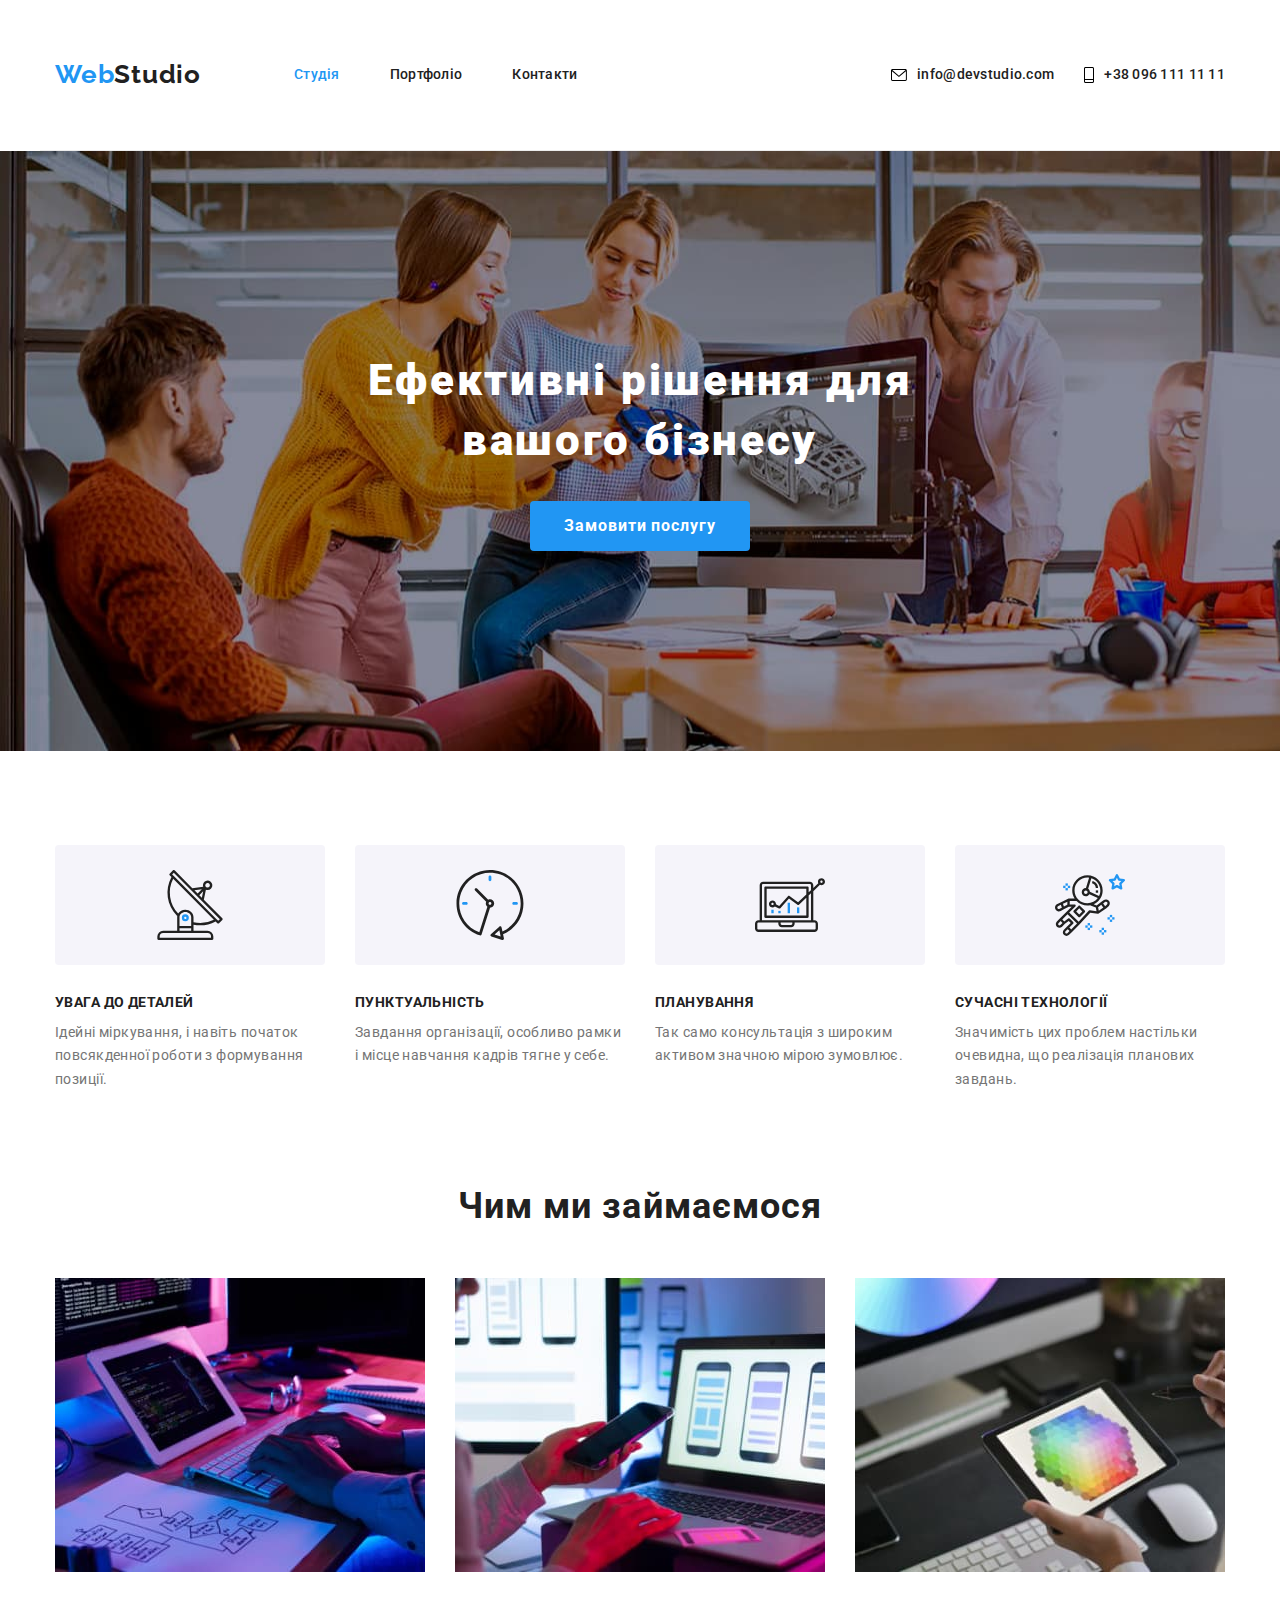
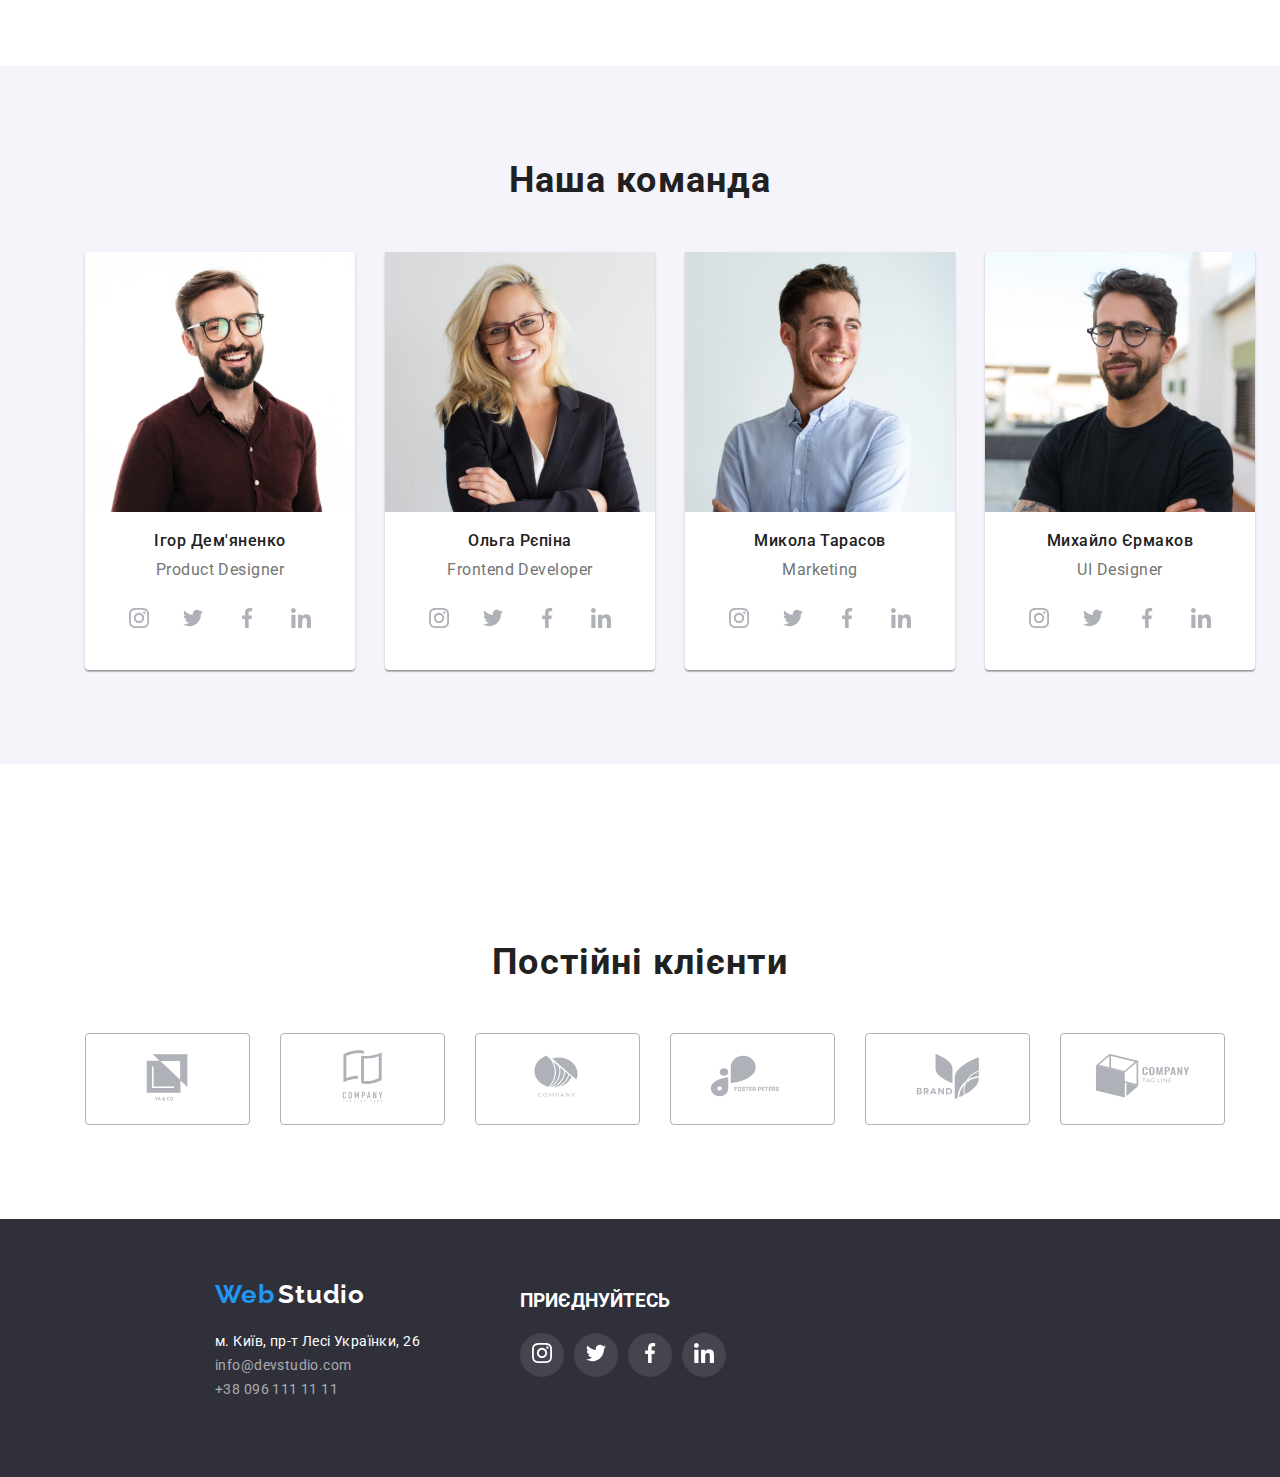
==== index.html @ 15faadb0 "ще раз хедер" ====
<!DOCTYPE html>
<html lang="uk">

<head>
  <meta charset="UTF-8" />
  <meta http-equiv="X-UA-Compatible" content="IE=edge" />
  <meta name="viewport" content="width=device-width, initial-scale=1.0" />
  <title>Студія</title>
  <link rel="preconnect" href="https://fonts.googleapis.com" />
  <link rel="preconnect" href="https://fonts.gstatic.com" crossorigin />
  <link href="https://fonts.googleapis.com/css2?family=Raleway:wght@700&family=Roboto:wght@400;500;700;900&display=swap"
    rel="stylesheet" />
  <link rel="stylesheet"
    href="https://cdnjs.cloudflare.com/ajax/libs/modern-normalize/1.1.0/modern-normalize.min.css" />
  <link rel="stylesheet" href="./css/styles.css" />
</head>

<body>
  <header>
    <div class="container header">
      <a href="/" class="logo"> <span class="logo-title">Web</span>Studio </a>
      <nav>
        <ul class="site-nav list">
          <li class="item"><a href="./index.html" class="link current">Студія</a></li>
          <li class="item"><a href="./portfolio.html" class="link">Портфоліо</a></li>
          <li class="item"><a href="" class="link">Контакти</a></li>
        </ul>
      </nav>
      <ul class="auth-nav list">
        <li class="item-auth-nav">
          <svg class="icon-clients-nav" width="16" heigth="10">
            <use href="./images/SVG/icons/symbol-defs.svg#icon-mail">
            </use>
          </svg>
          <a href="mailto:info@devstudio.com" class="link">info@devstudio.com</a>
        </li>
        <li class="item-auth-nav">

        </li>
        <li class="item-auth-nav">
          <svg class="icon-clients-nav" width="10" heigth="16">
            <use href="./images/SVG/icons/symbol-defs.svg#icon-tel">
            </use>
          </svg>
          <a class="link" href="tel:+380961111111">+38 096 111 11 11</a>
        </li>
      </ul>
    </div>
  </header>
  <main>
    <!-- Головний баннер -->
    <section class="section-hero">
      <div class="container hero">
        <h1 class="hero-title">Ефективні рішення для <br> вашого бізнесу</h1>
        <button type="button" class="hero-button">Замовити послугу</button>
      </div>
    </section>


    <!-- preferens -->
    <section class="section-preferens">
      <div class="container preferens">
        <h2 class="visually-hidden">Наші переваги</h2>
        <ul class="list-item">
          <li class="itempr item-1">
            <h3 class="title-preferens">УВАГА ДО ДЕТАЛЕЙ</h3>
            <p class="p-preferens">
              Ідейні міркування, і навіть початок повсякденної роботи з формування позиції.
            </p>
          </li>
          <li class="itempr item-2">
            <h3 class="title-preferens">ПУНКТУАЛЬНІСТЬ</h3>
            <p class="p-preferens">
              Завдання організації, особливо рамки і місце навчання кадрів тягне у себе.
            </p>
          </li>
          <li class="itempr item-3">
            <h3 class="title-preferens">ПЛАНУВАННЯ</h3>
            <p class="p-preferens">
              Так само консультація з широким активом значною мірою зумовлює.
            </p>
          </li>
          <li class="itempr item-4">
            <h3 class="title-preferens">СУЧАСНІ ТЕХНОЛОГІЇ</h3>
            <p class="p-preferens">
              Значимість цих проблем настільки очевидна, що реалізація планових завдань.
            </p>
          </li>
        </ul>
      </div>
    </section>

    <!-- Зразки роботи -->
    <section class="section-examples">
      <div class="container examples">
        <h2 class="title-examples">Чим ми займаємося</h2>
        <ul class="list-examples">
          <li class="link-examples"><img src="./images/box1.jpg" alt="box1" width="370" height="294" /></li>
          <li class="link-examples"><img src="./images/box2.jpg" alt="box2" width="370" height="294" /></li>
          <li class="link-examples"><img src="./images/box3.jpg" alt="box3" width="370" height="294" /></li>
        </ul>
      </div>
    </section>

    <!-- team -->
    <section class="section-team">

      <h2 class="title-examples">Наша команда</h2>
      <div class="container team">
        <ul class="list-team">
          <li class="link-team">
            <img src="./images/team1.jpg" alt="t1" width="270" height="260" />
            <h3 class="team-title">Ігор Дем'яненко</h3>
            <p class="p-team">Product Designer</p>

            <ul class="action">
              <li class="action-link"><a href="https://www.instagram.com" target="_blank"
                  rel="noreferrer noopener nooferrer" class="link-action">
                  <svg class="social-icon" width="20" height="20">
                    <use href="./images/SVG/icons/symbol-defs.svg#icon-instagram">
                    </use>
                  </svg>
                </a>
              </li>
              <li class="action-link"><a href="https://www.twitter.com/" target="_blank"
                  rel="noreferrer noopener nooferrer" class="link-action">
                  <svg class="social-icon" width="20" height="20">
                    <use href="./images/SVG/icons/symbol-defs.svg#icon-twitter">
                    </use>
                  </svg>
                </a>
              </li>
              <li class="action-link"><a href="https://www.facebook.com/" target="_blank"
                  rel="noreferrer noopener nooferrer" class="link-action">
                  <svg class="social-icon" width="20" height="20">
                    <use href="./images/SVG/icons/symbol-defs.svg#icon-facebook">
                    </use>
                  </svg>
                </a>
              </li>
              <li class="action-link"><a href="https://www.linkedin.com/" target="_blank"
                  rel="noreferrer noopener nooferrer" class="link-action">
                  <svg class="social-icon" width="20" height="20">
                    <use href="./images/SVG/icons/symbol-defs.svg#icon-linkedin">
                    </use>
                  </svg>
                </a>
              </li>
            </ul>
          </li>
        </ul>

        <li class="link-team">
          <img src="./images/team2.jpg" alt="t2" width="270" height="260" />
          <h3 class="team-title">Ольга Рєпіна</h3>
          <p class="p-team">Frontend Developer</p>
          <ul class="action">
            <li><a href="https://www.instagram.com" target="_blank" rel="noreferrer noopener nooferrer"
                class="link-action">
                <svg class="social-icon" width="20" height="20">
                  <use href="./images/SVG/icons/symbol-defs.svg#icon-instagram">
                  </use>
                </svg>
              </a>
            </li>
            <li>
              <a href="https://www.twitter.com/" target="_blank" rel="noreferrer noopener nooferrer"
                class="link-action">
                <svg class="social-icon" width="20" height="20">
                  <use href="./images/SVG/icons/symbol-defs.svg#icon-twitter">
                  </use>
                </svg>
              </a>
            </li>
            <li>
              <a href="https://www.facebook.com/" target="_blank" rel="noreferrer noopener nooferrer"
                class="link-action">
                <svg class="social-icon" width="20" height="20">
                  <use href="./images/SVG/icons/symbol-defs.svg#icon-facebook">
                  </use>
                </svg>
              </a>
            </li>
            <li>
              <a href="https://www.linkedin.com/" target="_blank" rel="noreferrer noopener nooferrer"
                class="link-action">
                <svg class="social-icon" width="20" height="20">
                  <use href="./images/SVG/icons/symbol-defs.svg#icon-linkedin">
                  </use>
                </svg>
              </a>
            </li>
          </ul>

        </li>
        <li class="link-team">
          <img src="./images/team3.jpg" alt="t3" width="270" height="260" />
          <h3 class="team-title">Микола Тарасов</h3>
          <p class="p-team">Marketing</p>
          <ul class="action">
            <li><a href="https://www.instagram.com" target="_blank" rel="noreferrer noopener nooferrer"
                class="link-action">
                <svg class="social-icon" width="20" height="20">
                  <use href="./images/SVG/icons/symbol-defs.svg#icon-instagram">
                  </use>
                </svg>
              </a>
            </li>
            <li>
              <a href="https://www.twitter.com/" target="_blank" rel="noreferrer noopener nooferrer"
                class="link-action">
                <svg class="social-icon" width="20" height="20">
                  <use href="./images/SVG/icons/symbol-defs.svg#icon-twitter">
                  </use>
                </svg>
              </a>
            </li>
            <li>
              <a href="https://www.facebook.com/" target="_blank" rel="noreferrer noopener nooferrer"
                class="link-action">
                <svg class="social-icon" width="20" height="20">
                  <use href="./images/SVG/icons/symbol-defs.svg#icon-facebook">
                  </use>
                </svg>
              </a>
            </li>
            <li>
              <a href="https://www.linkedin.com/" target="_blank" rel="noreferrer noopener nooferrer"
                class="link-action">
                <svg class="social-icon" width="20" height="20">
                  <use href="./images/SVG/icons/symbol-defs.svg#icon-linkedin">
                  </use>
                </svg>
              </a>
            </li>
          </ul>
        </li>

        <li class="link-team">
          <img src="./images/team4.jpg" alt="t4" width="270" height="260" />
          <h3 class="team-title">Михайло Єрмаков</h3>
          <p class="p-team">UI Designer</p>
          <ul class="action">
            <li class="social-item">
              <a href="https://www.instagram.com" target="_blank" rel="noreferrer noopener nooferrer"
                class="link-action">
                <svg class="social-icon" width="20" height="20">
                  <use href="./images/SVG/icons/symbol-defs.svg#icon-instagram">
                  </use>
                </svg>
              </a>
            </li>
            <li class="social-item">
              <a href="https://www.twitter.com/" target="_blank" rel="noreferrer noopener nooferrer"
                class="link-action">
                <svg class="social-icon" width="20" height="20">
                  <use href="./images/SVG/icons/symbol-defs.svg#icon-twitter">
                  </use>
                </svg>
              </a>
            </li class="social-item">
            <li>
              <a href="https://www.facebook.com/" target="_blank" rel="noreferrer noopener nooferrer"
                class="link-action">
                <svg class="social-icon" width="20" height="20">
                  <use href="./images/SVG/icons/symbol-defs.svg#icon-facebook">
                  </use>
                </svg>
              </a>
            </li>
            <li class="social-item">
              <a href="https://www.linkedin.com/" target="_blank" rel="noreferrer noopener nooferrer"
                class="link-action">
                <svg class="social-icon" width="20" height="20">
                  <use href="./images/SVG/icons/symbol-defs.svg#icon-linkedin">
                  </use>
                </svg>
              </a>
            </li>
          </ul>
        </li>
        </ul>
      </div>
    </section>

    <!-- Клієнти -->
    <section class="section-clients">
      <div class="container clients">
        <h2 class="title-clients">Постійні клієнти</h2>
        <ul class="link-clients">
          <li class="item-clients"><a class="li-clients" href title="Клієнт 1">
              <svg class="icon-clients" width="106" heigth="60">
                <use href="./images/SVG/icons/symbol-defs.svg#icon-Client-1">
                </use>
              </svg>
          </li>
          <li class="item-clients"><a class="li-clients" href title="Клієнт 2">
              <svg class="icon-clients" width="106" heigth="60">
                <use href="./images/SVG/icons/symbol-defs.svg#icon-Client-2">
                </use>
              </svg>
          </li>
          <li class="item-clients"><a class="li-clients" href title="Клієнт 3">
              <svg class="icon-clients" width="106" heigth="60">
                <use href="./images/SVG/icons/symbol-defs.svg#icon-Client-3">
                </use>
              </svg>
          </li>
          <li class="item-clients"><a class="li-clients" href title="Клієнт 4">
              <svg class="icon-clients" width="106" heigth="60">
                <use href="./images/SVG/icons/symbol-defs.svg#icon-Client-4">
                </use>
              </svg>
          </li>
          <li class="item-clients"><a class="li-clients" href title="Клієнт 5">
              <svg class="icon-clients" width="106" heigth="60">
                <use href="./images/SVG/icons/symbol-defs.svg#icon-Client-5">
                </use>
              </svg>
          </li>
          <li class="item-clients"><a class="li-clients" href title="Клієнт 6">
              <svg class="icon-clients" width="106" heigth="60">
                <use href="./images/SVG/icons/symbol-defs.svg#icon-Client-6">
                </use>
              </svg>
          </li>
        </ul>
      </div>
    </section>

  </main>
</body>
<footer class="footer">
  <div class="container footlogo">
    <a href="/" class="logo-footer"> <span class="logo-title">Web</span> <span class="footer-logo">Studio</span></a>
    <address>
      <ul class="list-footer">
        <li class="link-footer">
          <a href="https://goo.gl/maps/RN6VaMhkWxTvhAsJA" target="_blank" rel="noopener noreferrer nofollow">
            <span class="geo">м. Київ, пр-т Лесі Українки, 26</span> </a>
        </li>
        <li class="link-footer"><a href="mailto:info@devstudio.com">info@devstudio.com</a></li>
        <li class="link-footer"><a href="tel:380961111111">+38 096 111 11 11</a></li>
      </ul>
    </address>
  </div>
  <div class="container footlist">
    <h3 class="title-footer">ПРИЄДНУЙТЕСЬ</h3>
    <ul class="footer-list">
      <li class="footer-link">
        <a href="https://www.instagram.com" target="_blank" rel="noreferrer noopener nooferrer"
          class="link-action-footer">
          <svg class="social-icon-footer" width="20" height="20">
            <use href="./images/SVG/icons/symbol-defs.svg#icon-instagram">
            </use>
          </svg>
        </a>
      </li>
      <li class="footer-link">
        <a href="https://www.twitter.com/" target="_blank" rel="noreferrer noopener nooferrer"
          class="link-action-footer">
          <svg class="social-icon-footer" width="20" height="20">
            <use href="./images/SVG/icons/symbol-defs.svg#icon-twitter">
            </use>
          </svg>
        </a>
      </li>
      <li class="footer-link">
        <a href="https://www.facebook.com/" target="_blank" rel="noreferrer noopener nooferrer"
          class="link-action-footer">
          <svg class="social-icon-footer" width="20" height="20">
            <use href="./images/SVG/icons/symbol-defs.svg#icon-facebook">
            </use>
          </svg>
        </a>
      </li>
      <li class="footer-link">
        <a href="https://www.linkedin.com/" target="_blank" rel="noreferrer noopener nooferrer"
          class="link-action-footer">
          <svg class="social-icon-footer" width="20" height="20">
            <use href="./images/SVG/icons/symbol-defs.svg#icon-linkedin">
            </use>
          </svg>
        </a>
      </li>
    </ul>
  </div>

</footer>

</html>
---- css/styles.css ----
:root {
  --primary-text-color: #212121;
  --title-tex-color: #757575;
  --accent-color: #2196f3;
  --pimary-white-color: #ffffff;
  --secondary-white-color: #f5f5f5;
  --primary-background-color: #2f303a;
  --footer-color: rgba(255, 255, 255, 0.6);
  --color-btn-bg: #f5f4fa;
}

img {
  display: block;
  width: 100%;
  height: auto;
}

body {
  color: var(--primary-text-color);
  font-family: Roboto, sans-serif;
}

/* Утіліти */
.list,
.filter,
.list-item,
.list-filter,
.list-style,
.list-examples,
.list-team,
.list-footer,
ul {
  list-style: none;
  padding: 0;
  margin: 0;
}

*,
*::before,
*::after {
  box-sizing: border-box;
}

h1,
h2,
h3,
h4,
h5,
h6,
p,
ul {
  margin-top: 0;
  margin-bottom: 0;
}

.container {
  max-width: 1200px;
  margin-left: auto;
  margin-right: auto;
  /* outline: 2px solid tomato; */
  padding-left: 15px;
  padding-right: 15px;
}

.section-hero,
.section-preferens,
.section-examples,
.section-team,
.section-filter,
.section-clients {
  padding-top: 94px;
  padding-bottom: 94px;
}

.logo {
  padding-top: 24px;
  padding-bottom: 25px;

  color: var(--primary-text-color);
  font-family: Raleway, sans-serif;
  font-weight: 700;
  font-size: 26px;
  line-height: 1.19;
  letter-spacing: 0.03em;
  text-decoration: none;
}

.logo-title {
  color: var(--accent-color);
  font-family: 'Raleway';
  font-style: normal;
  font-weight: 700;
  font-size: 26px;
  line-height: 1.19;
  letter-spacing: 0.03em;
}

/* site-nav */
.header {
  display: flex;
  align-items: center;
  width: 1600px;
  border-bottom: 1px solid #ececec;
}

.site-nav {
  display: flex;
  margin-left: 93px;
}

.site-nav .item + .item {
  margin-left: 50px;
}

.site-nav .link {
  display: block;
  padding-top: 32px;
  padding-bottom: 32px;

  color: var(--primary-text-color);
  font-weight: 500;
  font-size: 14px;
  line-height: 1.14;
  letter-spacing: 0.02em;
  text-decoration: none;
}

.site-nav .link:hover,
.site-nav .link:focus {
  color: var(--accent-color);
}

.site-nav .link.current {
  color: var(--accent-color);
}

/* auth-nav */

.auth-nav {
  display: flex;
  margin-left: auto;
}

.auth-nav .link {
  display: block;
  padding-top: 32px;
  padding-bottom: 32px;
  color: var(--primary-text-color);
  font-weight: 500;
  font-size: 14px;
  line-height: 1.14;
  letter-spacing: 0.02em;
  text-decoration: none;
}

.link:hover,
.link:focus {
  color: var(--accent-color);
  font-weight: 500;
  font-size: 14px;
  line-height: 1.14;
  letter-spacing: 0.02em;
}

.icon-clients-nav {
  margin-right: 10px;
}

.icon-clients-nav:hover {
  fill: #2196f3;
}

.item-auth-nav {
  display: flex;
  align-items: center;
  justify-content: start;
}

.item-auth-nav:nth-child(3) {
  margin-left: 30px;
}

/* hero */

.section-hero {
  max-width: 1600px;
  background: rgba(47, 48, 58, 0.4);
  text-align: center;
  padding-top: 200px;
  padding-bottom: 200px;
  margin-left: auto;
  margin-right: auto;
  background-image: url(../images/hat.jpg);
}

.hero {
  display: block;
  /* background-color: var(--primary-background-color); */
}

.hero-title {
  display: block;
  color: var(--pimary-white-color);
  font-weight: 900;
  font-size: 44px;
  line-height: 1.36;
  letter-spacing: 0.06em;
  margin-bottom: 30px;
}

/* button */

.hero-button {
  display: block;
  padding: 10px 34px;
  min-width: 216px;
  text-align: center;
  border-radius: 4px;

  font-weight: 700;
  font-size: 16px;
  line-height: 1.87;
  letter-spacing: 0.06em;
  color: var(--pimary-white-color);
  background-color: var(--accent-color);
  cursor: pointer;
  border: none;
  margin-left: auto;
  margin-right: auto;
}

.link :hover,
.link :focus {
  background-color: var(--accent-color);
  color: var(--pimary-white-color);
}

/* Кнопки svg */

.action {
  display: flex;
  list-style: none;
  justify-content: space-between;
  padding-top: 16px;
  padding-bottom: 30px;
  padding-left: 32px;
  padding-right: 32px;
  width: 270px;
}

.link-action {
  display: flex;
  align-items: center;
  justify-content: center;
  color: #afb1b8;
  border-radius: 50%;
}

.social-icon {
  width: 44px;
  height: 44px;
  padding: 12px;
  fill: currentColor;
}

.action-link:hover svg {
  fill: currentColor;
}

.link-action:hover {
  background-color: var(--accent-color);
  color: white;
}

/* section */

.list-item {
  display: flex;
  flex-wrap: wrap;
  gap: 30px;
  justify-content: space-between;
}

.itempr {
  max-width: 270px;
}

.itempr .section-preferens {
  color: var(--primary-text-color);
  font-weight: 500;
  font-size: 16px;
  line-height: 1.18;
}

.itempr .title-preferens {
  font-size: 14px;
  line-height: 1.14;
  letter-spacing: 0.03em;
}

.item-1::before {
  display: block;
  content: '';
  width: 270px;
  height: 120px;
  background: var(--color-btn-bg);
  border-radius: 4px;
  margin-bottom: 30px;
  background-image: url(../images/SVG/Group\ 1.svg);
}

.item-2::before {
  display: block;
  content: '';
  width: 270px;
  height: 120px;
  background: var(--color-btn-bg);
  border-radius: 4px;
  margin-bottom: 30px;
  background-image: url(../images/SVG/Group\ 2.svg);
}

.item-3::before {
  display: block;
  content: '';
  width: 270px;
  height: 120px;
  background: var(--color-btn-bg);
  border-radius: 4px;
  margin-bottom: 30px;
  background-image: url(../images/SVG/Group\ 3.svg);
}

.item-4::before {
  display: block;
  content: '';
  width: 270px;
  height: 120px;
  background: var(--color-btn-bg);
  border-radius: 4px;
  margin-bottom: 30px;
  background-image: url(../images/SVG/Group\ 4.svg);
}

.p-preferens {
  padding-top: 10px;
  font-size: 14px;
  line-height: 1.71;
  letter-spacing: 0.03em;
  color: var(--title-tex-color);
}

/* Чим ми займаємось */

.section-examples {
  padding-top: 0;
}

.list-examples {
  display: flex;
  flex-wrap: nowrap;
  justify-content: space-between;
}

.list-examples .link-examples + .link-examples {
  margin-left: 30px;
}

.title-examples {
  text-align: center;
  padding-bottom: 50px;
  margin: auto;
  font-size: 36px;
  line-height: 1.16;
  letter-spacing: 0.03em;
  color: var(--primary-text-color);
}

/* Наша команда */

.team {
  display: flex;
  justify-content: space-between;
  list-style: none;
}

.list-team {
  display: flex;
  flex-wrap: wrap;
  justify-content: center;
}

.link-team {
  margin-left: 30px;
  background-color: var(--pimary-white-color);
  box-shadow: 0px 1px 3px rgba(0, 0, 0, 0.12), 0px 1px 1px rgba(0, 0, 0, 0.14),
    0px 2px 1px rgba(0, 0, 0, 0.2);
  border-radius: 0px 0px 4px 4px;
}

.list-team .link-team + .link-team {
  margin-left: 30px;
}

.team-title {
  padding-top: 20px;
  font-weight: 500;
  font-size: 16px;
  line-height: 1.18;
  letter-spacing: 0.03em;
  color: var(--primary-text-color);
  text-align: center;
}

.p-team {
  padding-top: 10px;
  font-size: 16px;
  line-height: 1.18;
  letter-spacing: 0.03em;
  color: var(--title-tex-color);
  text-align: center;
}

.section-team {
  background-color: var(--color-btn-bg);
}

/* footer */
.footer {
  max-width: 1600px;
  background-color: var(--primary-background-color);
  padding-top: 60px;
  padding-bottom: 60px;
  margin-left: auto;
  margin-right: auto;
}

.link-footer .geo {
  font-size: 14px;
  line-height: 1.71;
  letter-spacing: 0.03em;
  color: var(--pimary-white-color);
  background: var(--primary-background-color);
}

.link-footer a {
  font-style: normal;
  font-size: 14px;
  line-height: 1.71;
  letter-spacing: 0.03em;
  color: var(--footer-color);
  background: var(--primary-background-color);
  text-decoration: none;
}

.link-footer :hover,
.link-footer :focus {
  color: var(--accent-color);
}

.footer-logo {
  font-family: 'Raleway';
  font-style: normal;
  font-weight: 700;
  font-size: 26px;
  line-height: 1.19;
  letter-spacing: 0.03em;
  color: var(--pimary-white-color);
}
.logo-footer {
  display: block;
  padding-top: 60px;
  margin-bottom: 20px;
}

.footer-list {
  display: flex;
}

.footer {
  display: flex;
  padding: 0;
}

.footlogo {
  margin-left: 200px;
  margin-right: 70px;
  margin-bottom: 60px;
}

.footlist {
  margin-left: 0;
  margin-right: auto;
  margin-bottom: 100px;
}

.title-footer {
  padding-top: 72px;
  padding-bottom: 20px;
  color: var(--pimary-white-color);
}

.footer-link {
  width: 44px;
  height: 44px;
  background: rgba(255, 255, 255, 0.1);
  border-radius: 50%;
  display: flex;
  align-items: center;
  justify-content: center;
}

.link-action-footer {
  fill: var(--pimary-white-color);
}

.social-icon-footer {
  fill: #ffffff;
}

.footer-link:not(:first-child) {
  margin-left: 10px;
}

.footer-link:hover {
  background-color: var(--accent-color);
}

/* portfolio */

.list-filter {
  display: flex;
  flex-wrap: wrap;
  list-style: none;
  gap: 30px;
}

.item-filter {
  width: 370px;
  border: 1px solid #eeeeee;
}

.fotoport {
  padding-top: 20px;
  padding-right: 24px;
  padding-bottom: 20px;
  padding-left: 24px;
}

.item-filter:nth-child(3n) {
  margin: 0;
}

.item-filter:nth-last-child(-n + 3) {
  margin-bottom: 0;
}

.flex,
.filter {
  width: 1200px;
}

.foto-title {
  padding-top: 20px;
  padding-bottom: 4px;

  font-weight: 700;
  font-size: 18px;
  line-height: 2;
  letter-spacing: 0.06em;
  color: var(--primary-text-color);
}

.p-portfolio {
  padding-bottom: 20px;
  font-weight: 400;

  font-size: 16px;
  line-height: 1.87;
  letter-spacing: 0.03em;
  color: var(--title-tex-color);
}

.item-filter:hover {
  box-shadow: 0px 1px 1px rgba(0, 0, 0, 0.12), 0px 4px 4px rgba(0, 0, 0, 0.06),
    1px 4px 6px rgba(0, 0, 0, 0.16);
}

a {
  text-decoration: none;
}

.filter {
  display: flex;
  justify-content: center;
}

/* Клієнти */

.section-clients {
  margin-left: auto;
  margin-right: auto;
  padding-bottom: 94px;
}

.item-clients {
  display: flex;
  align-items: center;
  justify-content: center;
  width: 170px;
  height: 92px;
  margin-left: 30px;
  border: 1px solid #afb1b8;
  border-radius: 4px;
}

.link-clients {
  display: flex;
  align-items: center;
  justify-content: center;
  list-style: none;
}

.icon-clients {
  fill: #afb1b8;
}

.icon-clients:hover {
  fill: #2196f3;
}

.title-clients {
  text-align: center;
  padding-top: 84px;
  padding-bottom: 50px;
  font-size: 36px;
  line-height: 1.16;
  letter-spacing: 0.03em;
  color: var(--primary-text-color);
}

/* Кнопки (фільтр) */
.filter-btn button {
  color: var(--primary-text-color);
  font-weight: 500;
  font-size: 16px;
  line-height: 1.62;
  letter-spacing: 0.03em;
  border: none;
  border-radius: 4px;
  cursor: pointer;
  background-color: var(--color-btn-bg);
  padding: 6px 22px;
  margin-bottom: 50px;
  margin-left: 6px;
}

.filter-btn :hover,
.filter-btn :focus {
  background-color: var(--accent-color);
  color: var(--pimary-white-color);
}

.visually-hidden {
  position: absolute;
  white-space: nowrap;
  width: 1px;
  height: 1px;
  overflow: hidden;
  border: 0;
  padding: 0;
  clip: rect(0 0 0 0);
  clip-path: inset(50%);
  margin: -1px;
}
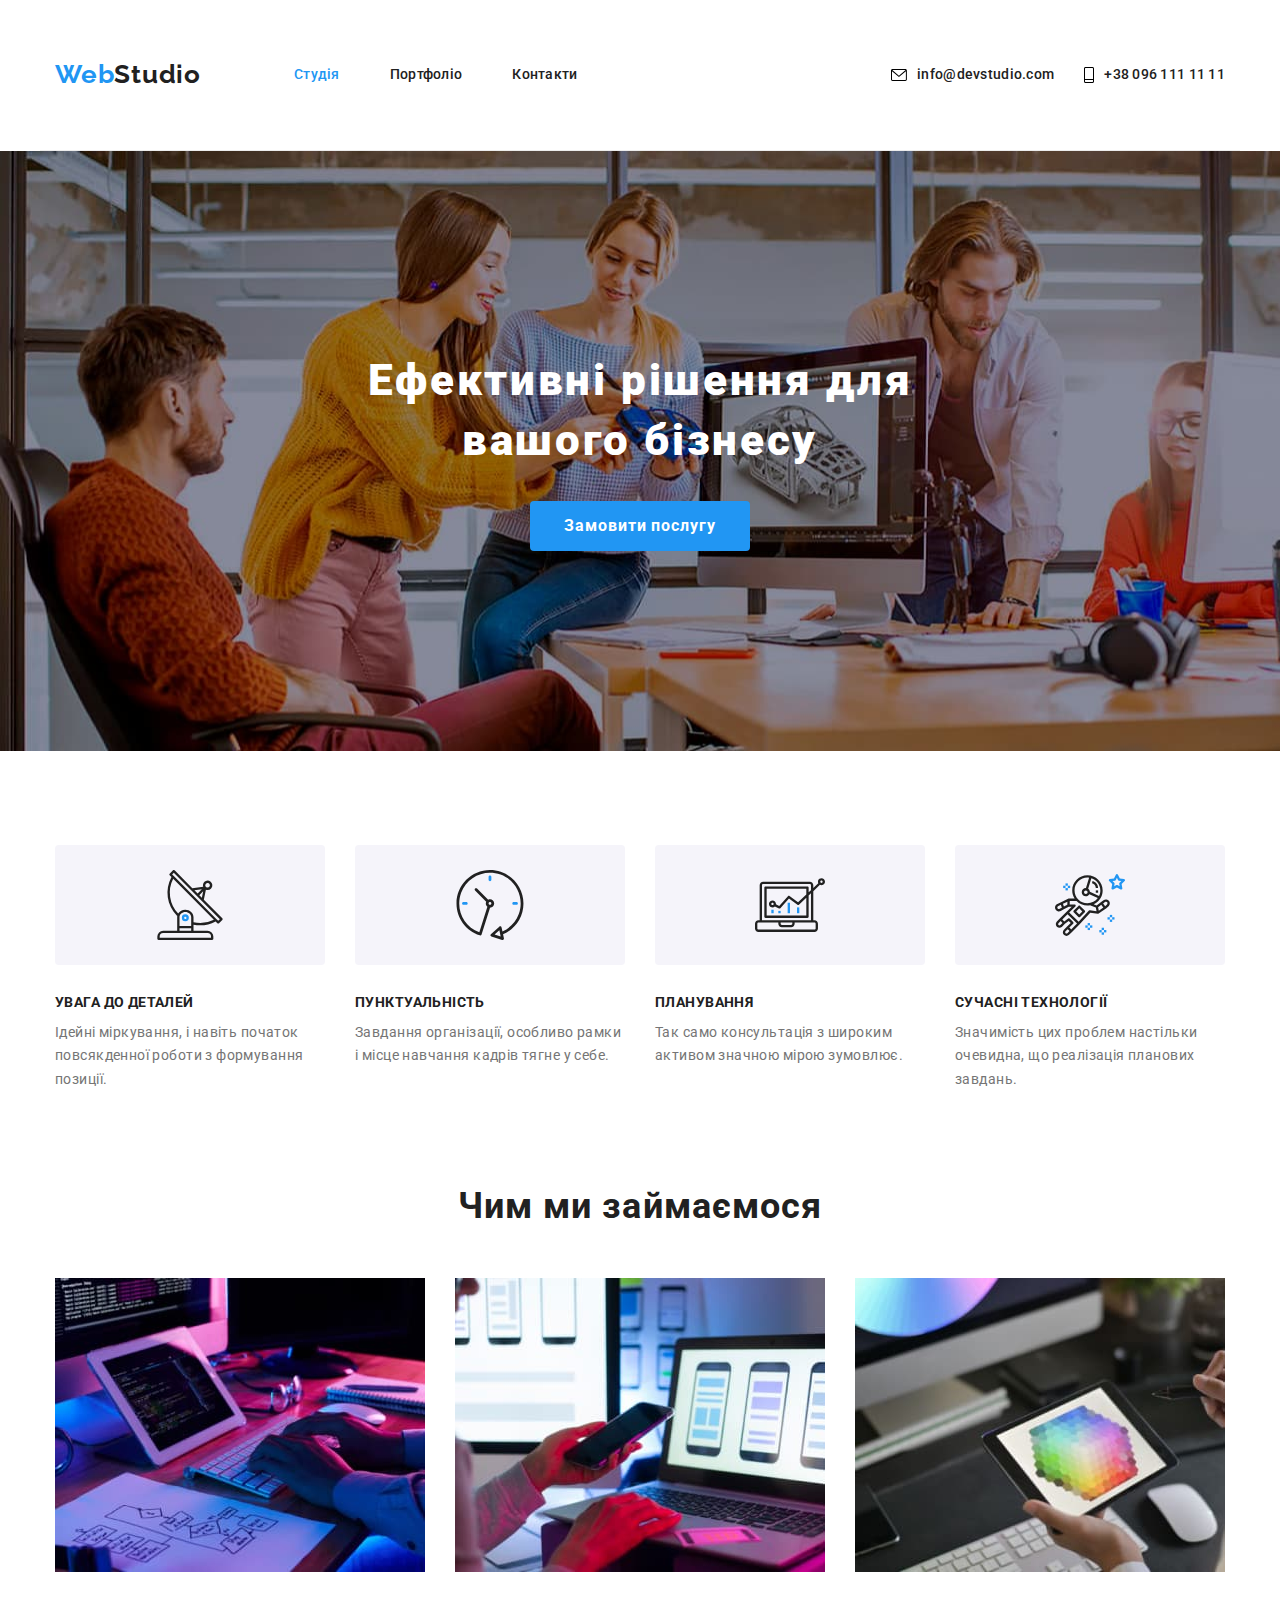
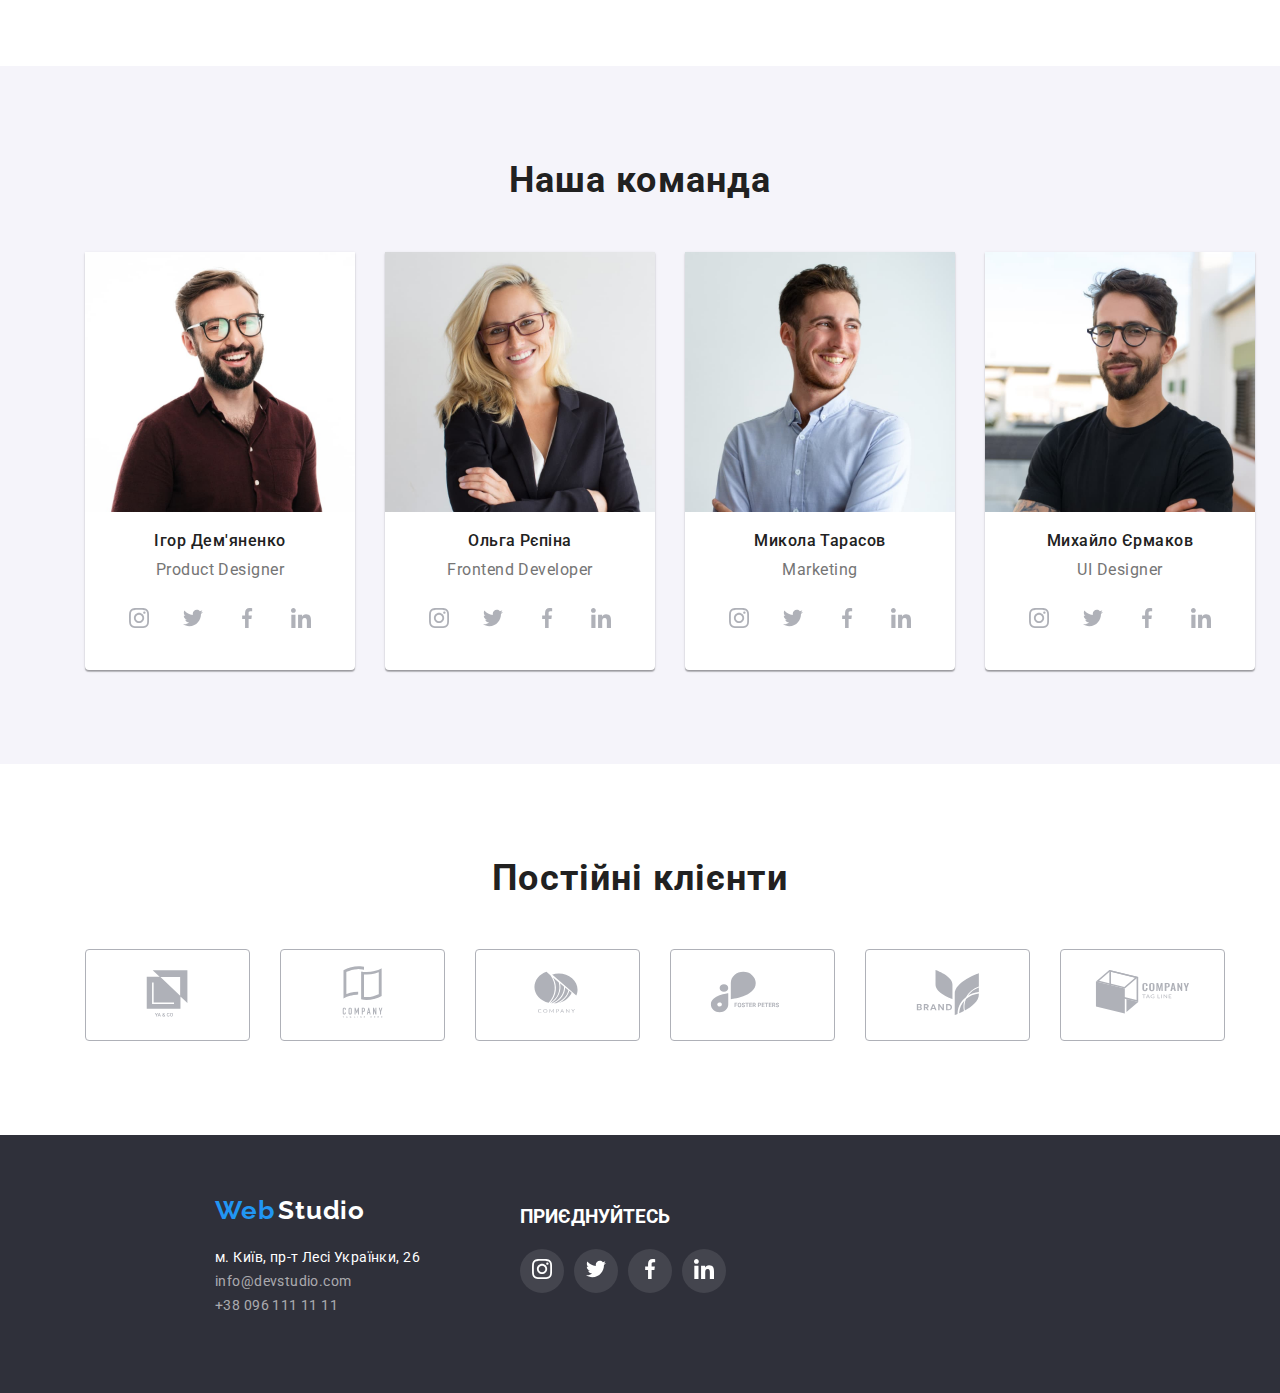
==== commit 6ab38535: "начебто все" ====
--- a/index.html
+++ b/index.html
@@ -284,48 +284,55 @@
     </section>
 
     <!-- Клієнти -->
-    <section class="section-clients">
+    <section class="sectio-clients">
       <div class="container clients">
         <h2 class="title-clients">Постійні клієнти</h2>
         <ul class="link-clients">
-          <li class="item-clients"><a class="li-clients" href title="Клієнт 1">
-              <svg class="icon-clients" width="106" heigth="60">
-                <use href="./images/SVG/icons/symbol-defs.svg#icon-Client-1">
-                </use>
-              </svg>
-          </li>
-          <li class="item-clients"><a class="li-clients" href title="Клієнт 2">
-              <svg class="icon-clients" width="106" heigth="60">
-                <use href="./images/SVG/icons/symbol-defs.svg#icon-Client-2">
-                </use>
-              </svg>
-          </li>
-          <li class="item-clients"><a class="li-clients" href title="Клієнт 3">
-              <svg class="icon-clients" width="106" heigth="60">
-                <use href="./images/SVG/icons/symbol-defs.svg#icon-Client-3">
-                </use>
-              </svg>
-          </li>
-          <li class="item-clients"><a class="li-clients" href title="Клієнт 4">
-              <svg class="icon-clients" width="106" heigth="60">
-                <use href="./images/SVG/icons/symbol-defs.svg#icon-Client-4">
-                </use>
-              </svg>
-          </li>
-          <li class="item-clients"><a class="li-clients" href title="Клієнт 5">
-              <svg class="icon-clients" width="106" heigth="60">
-                <use href="./images/SVG/icons/symbol-defs.svg#icon-Client-5">
-                </use>
-              </svg>
-          </li>
-          <li class="item-clients"><a class="li-clients" href title="Клієнт 6">
-              <svg class="icon-clients" width="106" heigth="60">
-                <use href="./images/SVG/icons/symbol-defs.svg#icon-Client-6">
-                </use>
-              </svg>
-          </li>
-        </ul>
-      </div>
+          <li class="item-clients">
+            <a class="li-clients" href="#" target="_blank" rel="noopener noreferrer nofollow">
+              <svg class="icon-clients" width="106" height="60">
+                <use href="./images/SVG/icons/symbol-defs.svg#icon-Client-1"></use>
+              </svg>
+            </a>
+          </li>
+          <li class="item-clients">
+            <a class="li-clients" href="#" target="_blank" rel="noopener noreferrer nofollow">
+              <svg class="icon-clients" width="106" height="60">
+                <use href="./images/SVG/icons/symbol-defs.svg#icon-Client-2"></use>
+              </svg>
+            </a>
+          </li>
+          <li class="item-clients">
+            <a class="li-clients" href="#" target="_blank" rel="noopener noreferrer nofollow">
+              <svg class="icon-clients" width="106" height="60">
+                <use href="./images/SVG/icons/symbol-defs.svg#icon-Client-3"></use>
+              </svg>
+            </a>
+          </li>
+          <li class="item-clients">
+            <a class="li-clients" href="#" target="_blank" rel="noopener noreferrer nofollow">
+              <svg class="icon-clients" width="106" height="60">
+                <use href="./images/SVG/icons/symbol-defs.svg#icon-Client-4"></use>
+              </svg>
+            </a>
+          </li>
+          <li class="item-clients">
+            <a class="li-clients" href="#" target="_blank" rel="noopener noreferrer nofollow">
+              <svg class="icon-clients" width="106" height="60">
+                <use href="./images/SVG/icons/symbol-defs.svg#icon-Client-5"></use>
+              </svg>
+            </a>
+          </li>
+          <li class="item-clients">
+            <a class="li-clients" href="#" target="_blank" rel="noopener noreferrer nofollow">
+              <svg class="icon-clients" width="106" height="60">
+                <use href="./images/SVG/icons/symbol-defs.svg#icon-Client-6"></use>
+              </svg>
+            </a>
+          </li>
+        </ul>
+      </div>
+
     </section>
 
   </main>
--- a/css/styles.css
+++ b/css/styles.css
@@ -619,6 +619,12 @@
   align-items: center;
   justify-content: center;
   list-style: none;
+  margin-bottom: 94px;
+}
+
+.item-clients:hover,
+.item-clients:focus {
+  border-color: var(--accent-color);
 }
 
 .icon-clients {
@@ -631,7 +637,7 @@
 
 .title-clients {
   text-align: center;
-  padding-top: 84px;
+  padding-top: 94px;
   padding-bottom: 50px;
   font-size: 36px;
   line-height: 1.16;
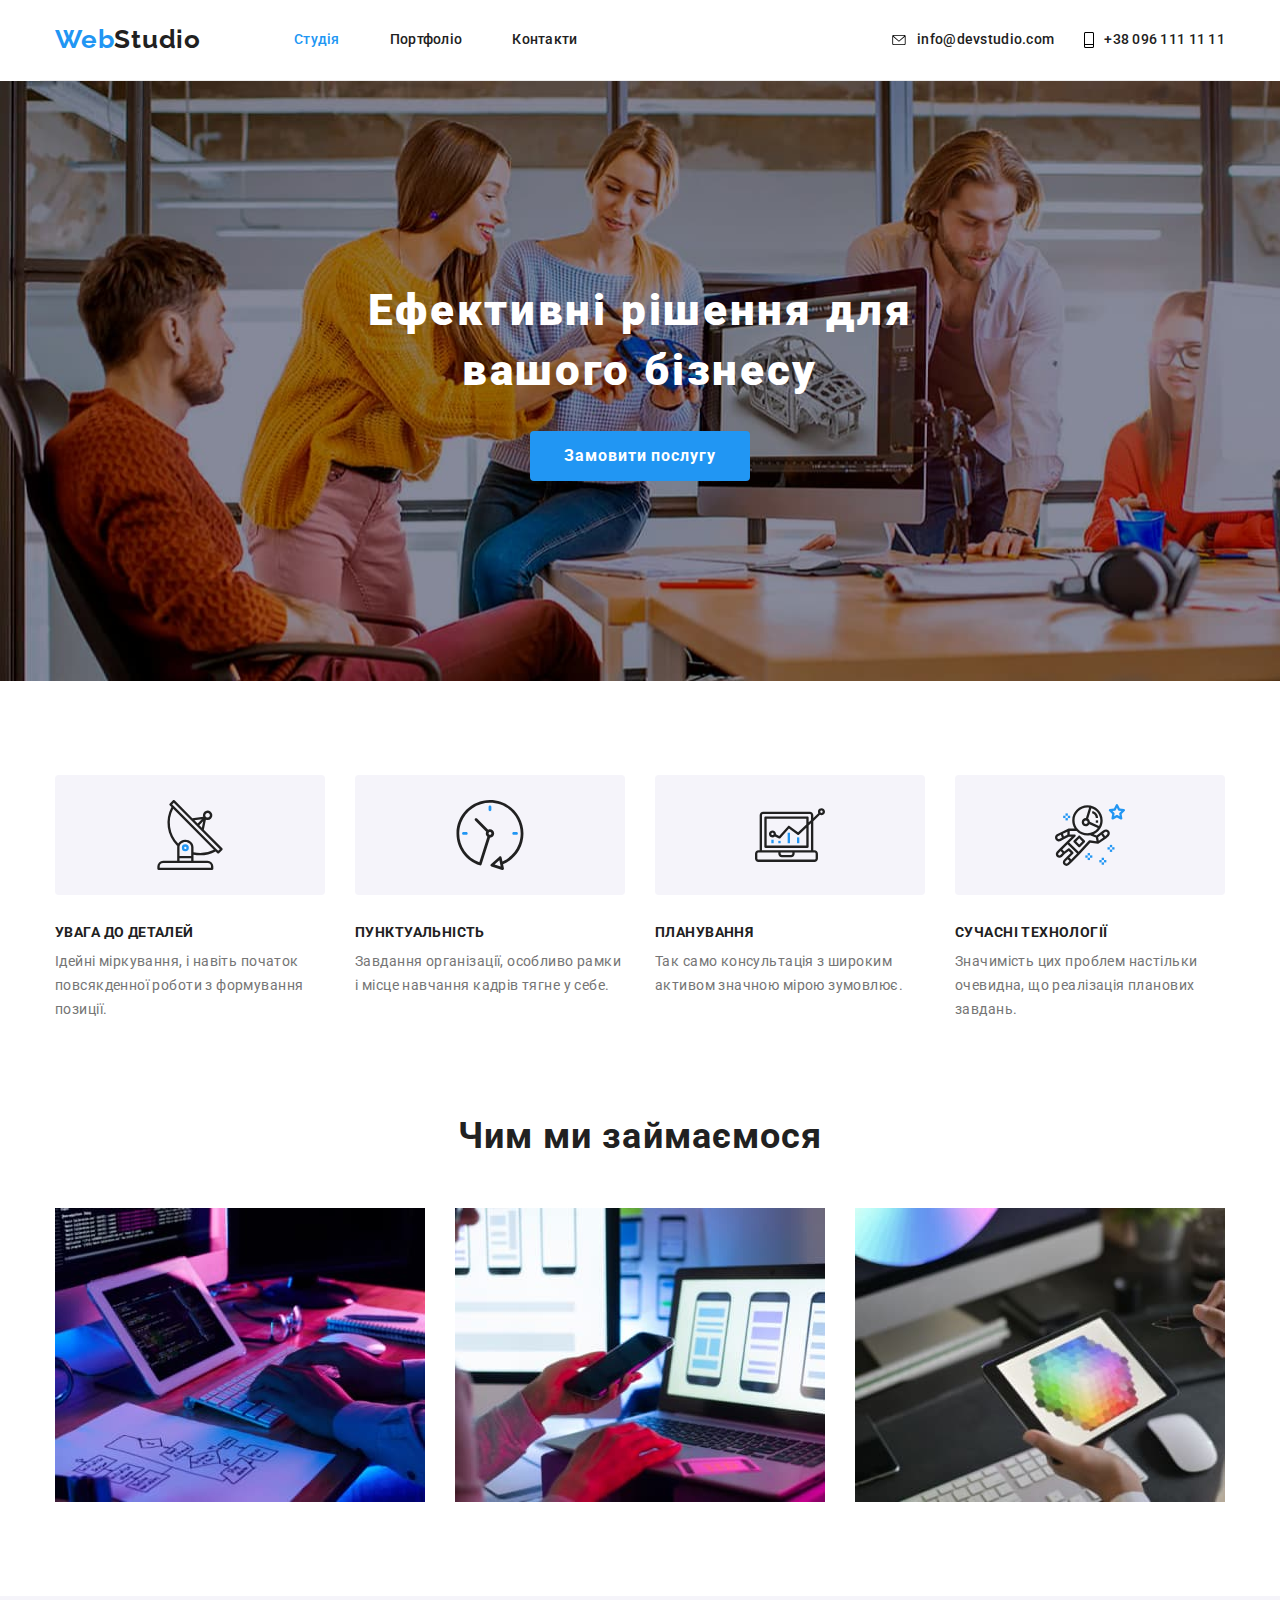
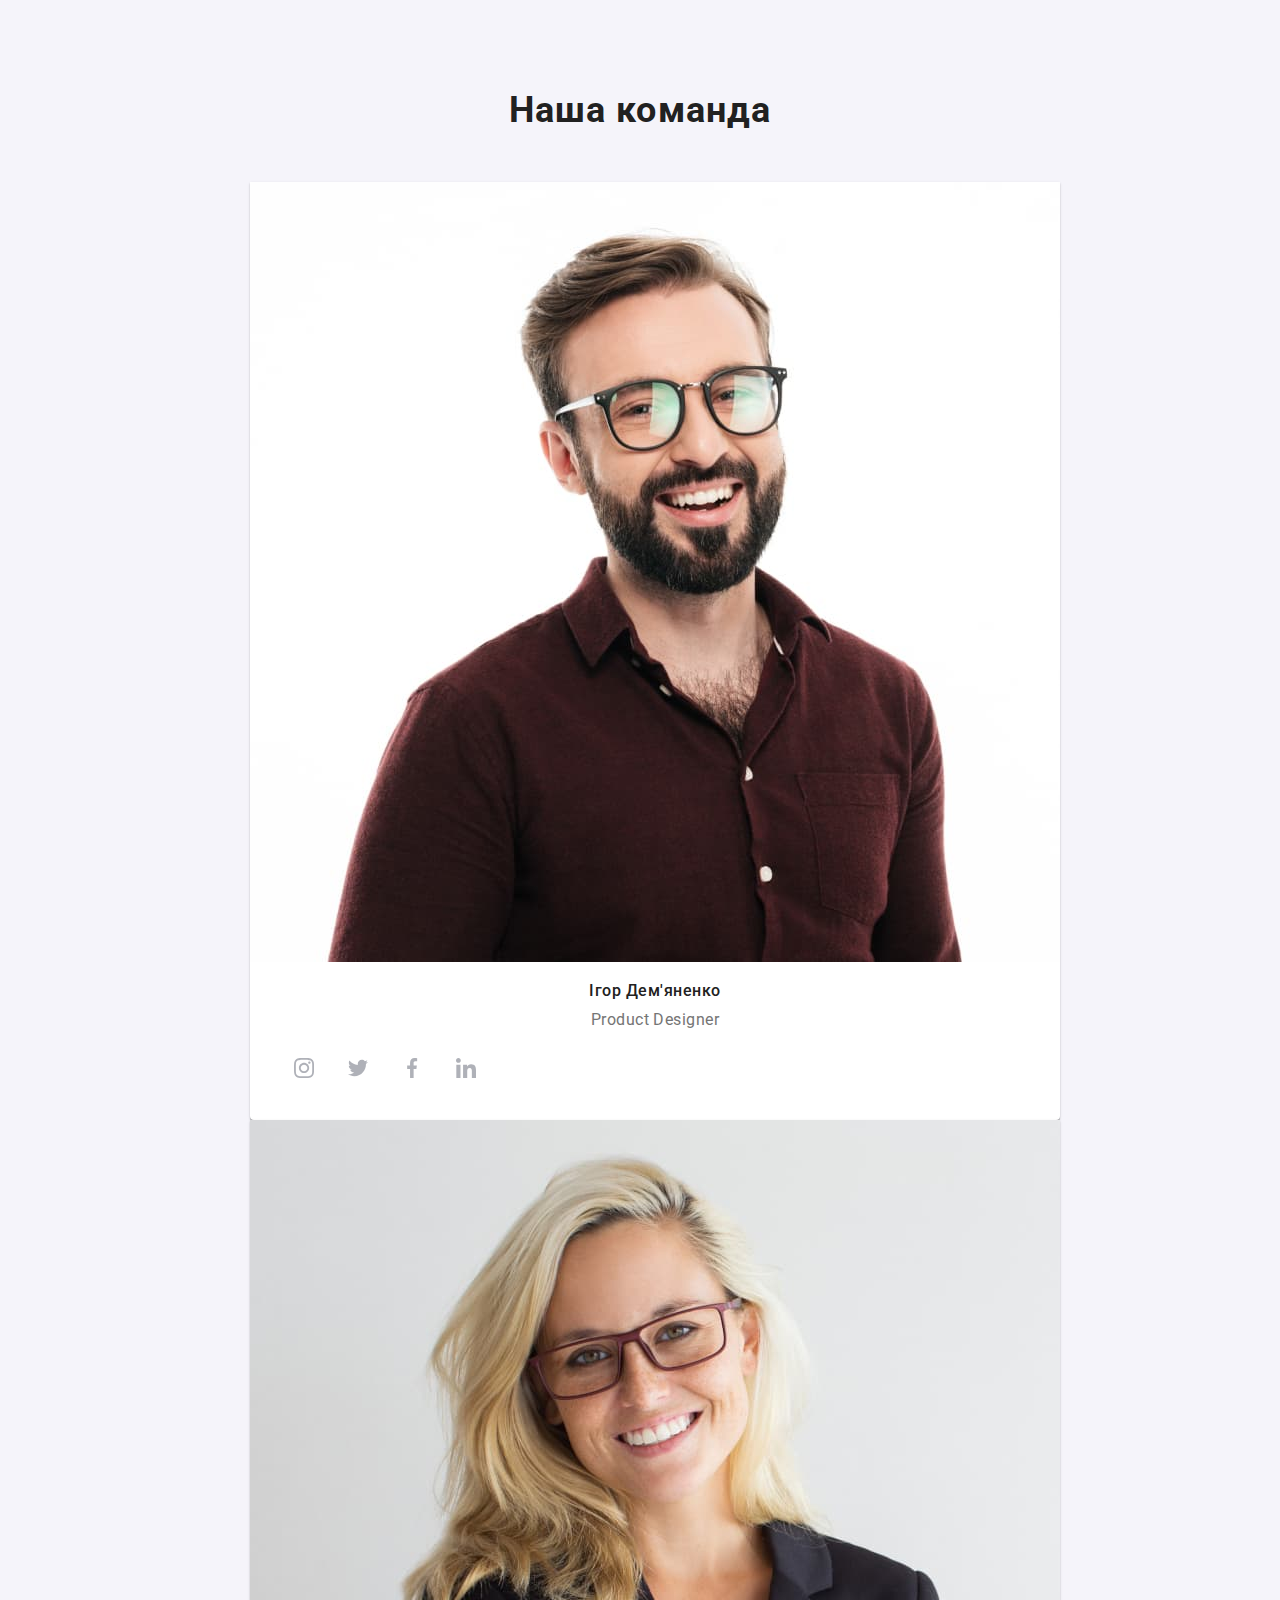
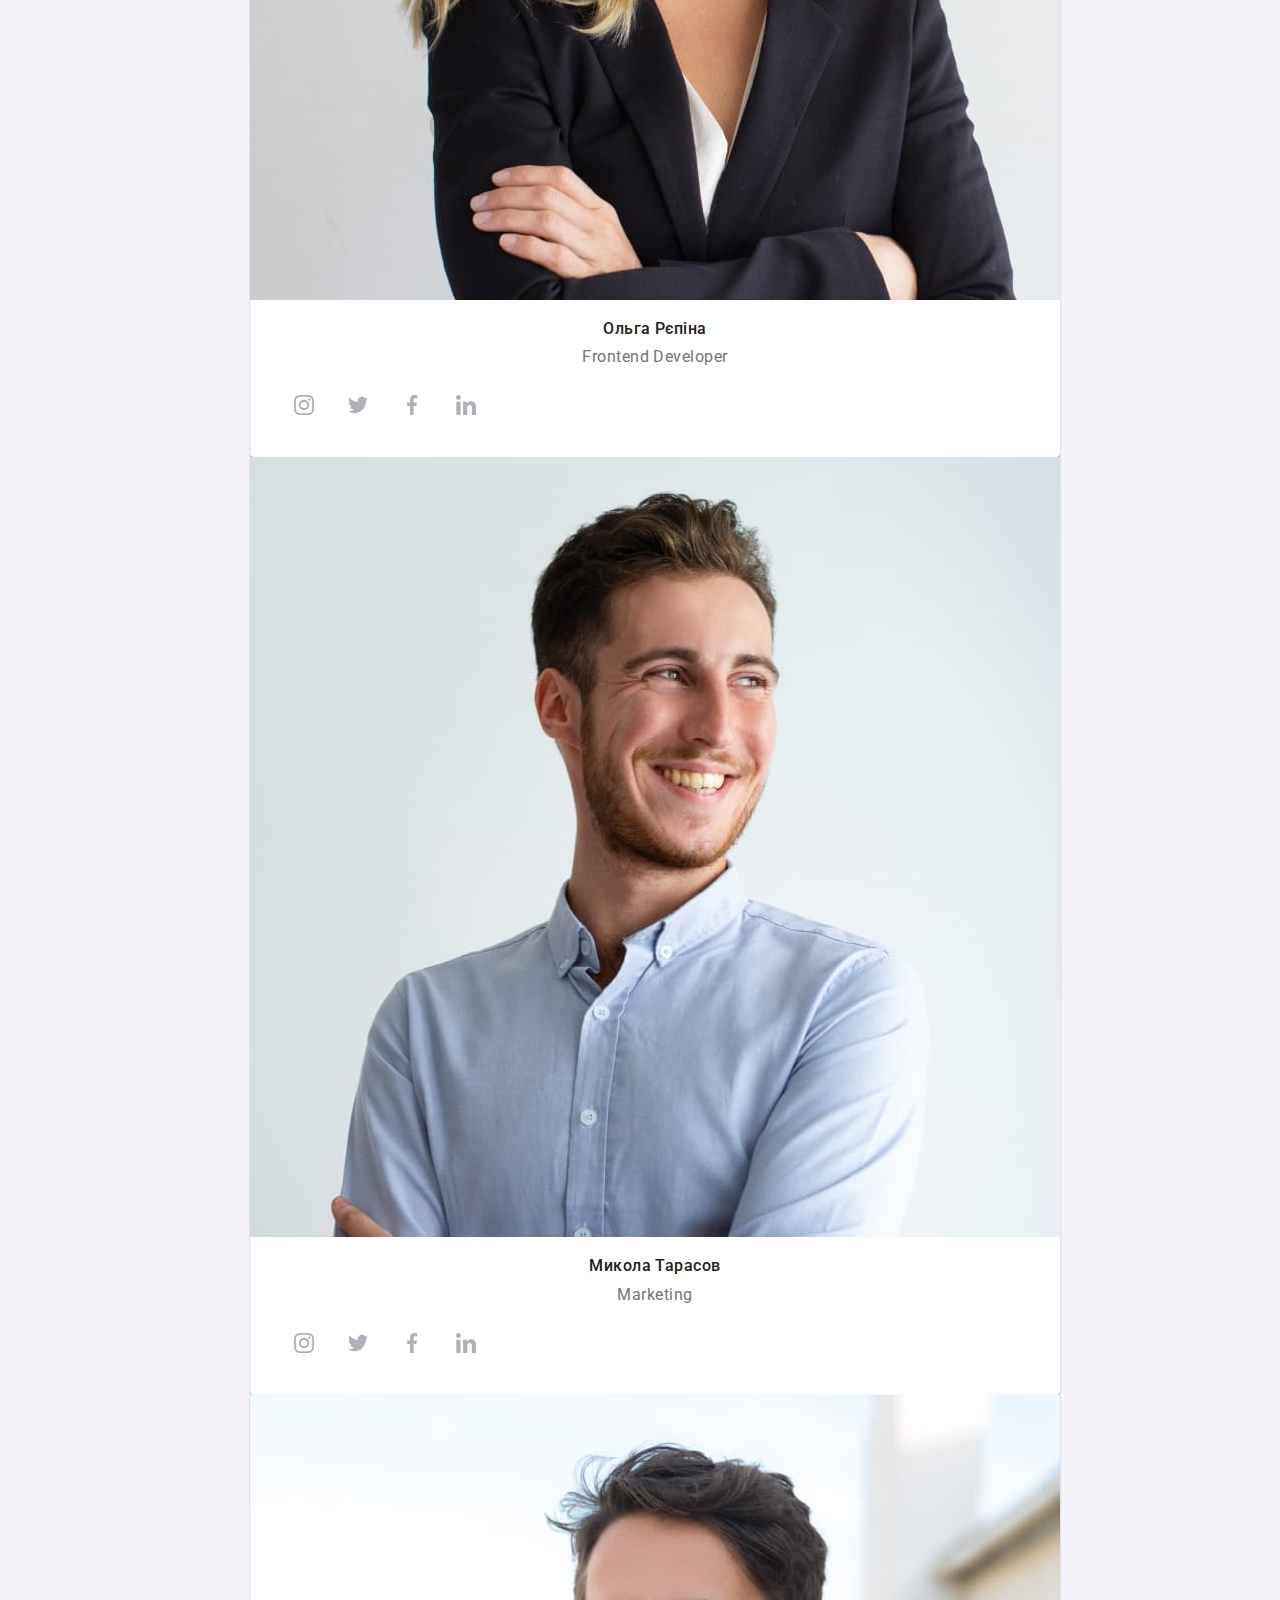
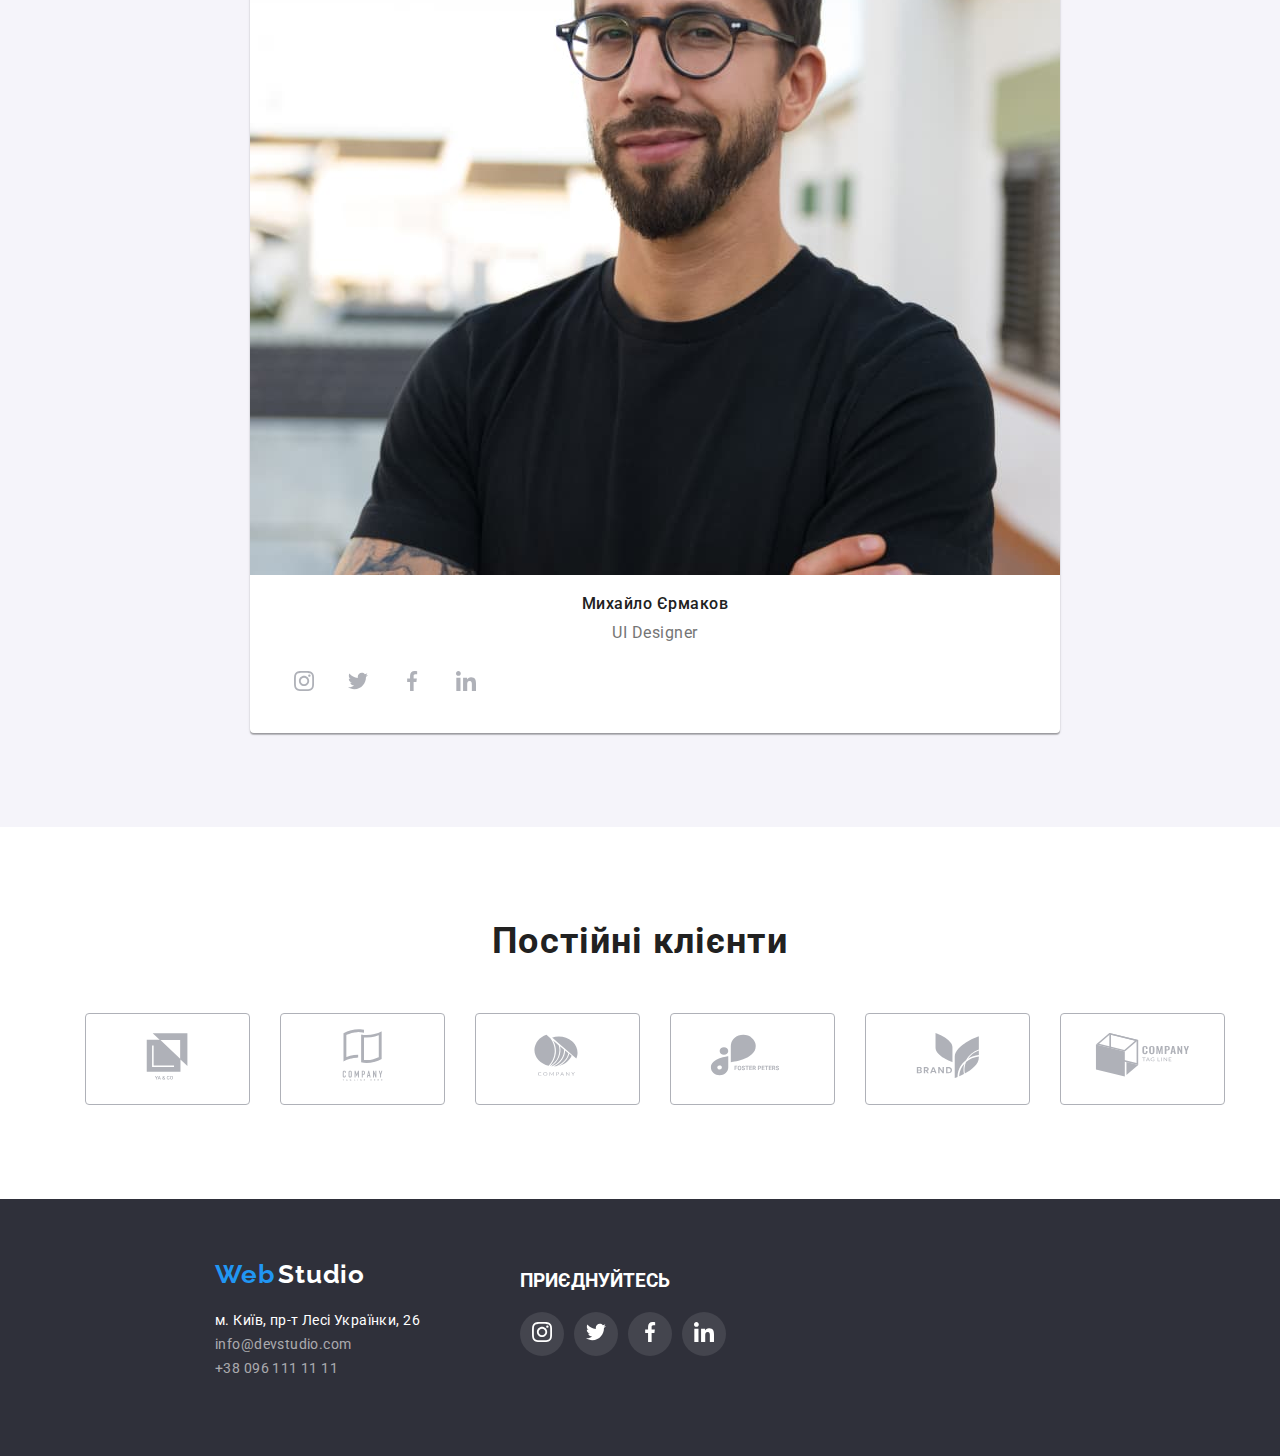
==== commit ac4b5aea: "помилки після ментора 1" ====
--- a/index.html
+++ b/index.html
@@ -28,7 +28,7 @@
       </nav>
       <ul class="auth-nav list">
         <li class="item-auth-nav">
-          <svg class="icon-clients-nav" width="16" heigth="10">
+          <svg class="icon-clients-nav" width="16" height="10">
             <use href="./images/SVG/icons/symbol-defs.svg#icon-mail">
             </use>
           </svg>
@@ -38,7 +38,7 @@
 
         </li>
         <li class="item-auth-nav">
-          <svg class="icon-clients-nav" width="10" heigth="16">
+          <svg class="icon-clients-nav" width="10" height="16">
             <use href="./images/SVG/icons/symbol-defs.svg#icon-tel">
             </use>
           </svg>
@@ -112,7 +112,6 @@
             <img src="./images/team1.jpg" alt="t1" width="270" height="260" />
             <h3 class="team-title">Ігор Дем'яненко</h3>
             <p class="p-team">Product Designer</p>
-
             <ul class="action">
               <li class="action-link"><a href="https://www.instagram.com" target="_blank"
                   rel="noreferrer noopener nooferrer" class="link-action">
@@ -148,137 +147,136 @@
               </li>
             </ul>
           </li>
-        </ul>
-
-        <li class="link-team">
-          <img src="./images/team2.jpg" alt="t2" width="270" height="260" />
-          <h3 class="team-title">Ольга Рєпіна</h3>
-          <p class="p-team">Frontend Developer</p>
-          <ul class="action">
-            <li><a href="https://www.instagram.com" target="_blank" rel="noreferrer noopener nooferrer"
-                class="link-action">
-                <svg class="social-icon" width="20" height="20">
-                  <use href="./images/SVG/icons/symbol-defs.svg#icon-instagram">
-                  </use>
-                </svg>
-              </a>
-            </li>
-            <li>
-              <a href="https://www.twitter.com/" target="_blank" rel="noreferrer noopener nooferrer"
-                class="link-action">
-                <svg class="social-icon" width="20" height="20">
-                  <use href="./images/SVG/icons/symbol-defs.svg#icon-twitter">
-                  </use>
-                </svg>
-              </a>
-            </li>
-            <li>
-              <a href="https://www.facebook.com/" target="_blank" rel="noreferrer noopener nooferrer"
-                class="link-action">
-                <svg class="social-icon" width="20" height="20">
-                  <use href="./images/SVG/icons/symbol-defs.svg#icon-facebook">
-                  </use>
-                </svg>
-              </a>
-            </li>
-            <li>
-              <a href="https://www.linkedin.com/" target="_blank" rel="noreferrer noopener nooferrer"
-                class="link-action">
-                <svg class="social-icon" width="20" height="20">
-                  <use href="./images/SVG/icons/symbol-defs.svg#icon-linkedin">
-                  </use>
-                </svg>
-              </a>
-            </li>
-          </ul>
-
-        </li>
-        <li class="link-team">
-          <img src="./images/team3.jpg" alt="t3" width="270" height="260" />
-          <h3 class="team-title">Микола Тарасов</h3>
-          <p class="p-team">Marketing</p>
-          <ul class="action">
-            <li><a href="https://www.instagram.com" target="_blank" rel="noreferrer noopener nooferrer"
-                class="link-action">
-                <svg class="social-icon" width="20" height="20">
-                  <use href="./images/SVG/icons/symbol-defs.svg#icon-instagram">
-                  </use>
-                </svg>
-              </a>
-            </li>
-            <li>
-              <a href="https://www.twitter.com/" target="_blank" rel="noreferrer noopener nooferrer"
-                class="link-action">
-                <svg class="social-icon" width="20" height="20">
-                  <use href="./images/SVG/icons/symbol-defs.svg#icon-twitter">
-                  </use>
-                </svg>
-              </a>
-            </li>
-            <li>
-              <a href="https://www.facebook.com/" target="_blank" rel="noreferrer noopener nooferrer"
-                class="link-action">
-                <svg class="social-icon" width="20" height="20">
-                  <use href="./images/SVG/icons/symbol-defs.svg#icon-facebook">
-                  </use>
-                </svg>
-              </a>
-            </li>
-            <li>
-              <a href="https://www.linkedin.com/" target="_blank" rel="noreferrer noopener nooferrer"
-                class="link-action">
-                <svg class="social-icon" width="20" height="20">
-                  <use href="./images/SVG/icons/symbol-defs.svg#icon-linkedin">
-                  </use>
-                </svg>
-              </a>
-            </li>
-          </ul>
-        </li>
-
-        <li class="link-team">
-          <img src="./images/team4.jpg" alt="t4" width="270" height="260" />
-          <h3 class="team-title">Михайло Єрмаков</h3>
-          <p class="p-team">UI Designer</p>
-          <ul class="action">
-            <li class="social-item">
-              <a href="https://www.instagram.com" target="_blank" rel="noreferrer noopener nooferrer"
-                class="link-action">
-                <svg class="social-icon" width="20" height="20">
-                  <use href="./images/SVG/icons/symbol-defs.svg#icon-instagram">
-                  </use>
-                </svg>
-              </a>
-            </li>
-            <li class="social-item">
-              <a href="https://www.twitter.com/" target="_blank" rel="noreferrer noopener nooferrer"
-                class="link-action">
-                <svg class="social-icon" width="20" height="20">
-                  <use href="./images/SVG/icons/symbol-defs.svg#icon-twitter">
-                  </use>
-                </svg>
-              </a>
-            </li class="social-item">
-            <li>
-              <a href="https://www.facebook.com/" target="_blank" rel="noreferrer noopener nooferrer"
-                class="link-action">
-                <svg class="social-icon" width="20" height="20">
-                  <use href="./images/SVG/icons/symbol-defs.svg#icon-facebook">
-                  </use>
-                </svg>
-              </a>
-            </li>
-            <li class="social-item">
-              <a href="https://www.linkedin.com/" target="_blank" rel="noreferrer noopener nooferrer"
-                class="link-action">
-                <svg class="social-icon" width="20" height="20">
-                  <use href="./images/SVG/icons/symbol-defs.svg#icon-linkedin">
-                  </use>
-                </svg>
-              </a>
-            </li>
-          </ul>
-        </li>
+
+          <li class="link-team">
+            <img src="./images/team2.jpg" alt="t2" width="270" height="260" />
+            <h3 class="team-title">Ольга Рєпіна</h3>
+            <p class="p-team">Frontend Developer</p>
+            <ul class="action">
+              <li><a href="https://www.instagram.com" target="_blank" rel="noreferrer noopener nooferrer"
+                  class="link-action">
+                  <svg class="social-icon" width="20" height="20">
+                    <use href="./images/SVG/icons/symbol-defs.svg#icon-instagram">
+                    </use>
+                  </svg>
+                </a>
+              </li>
+              <li>
+                <a href="https://www.twitter.com/" target="_blank" rel="noreferrer noopener nooferrer"
+                  class="link-action">
+                  <svg class="social-icon" width="20" height="20">
+                    <use href="./images/SVG/icons/symbol-defs.svg#icon-twitter">
+                    </use>
+                  </svg>
+                </a>
+              </li>
+              <li>
+                <a href="https://www.facebook.com/" target="_blank" rel="noreferrer noopener nooferrer"
+                  class="link-action">
+                  <svg class="social-icon" width="20" height="20">
+                    <use href="./images/SVG/icons/symbol-defs.svg#icon-facebook">
+                    </use>
+                  </svg>
+                </a>
+              </li>
+              <li>
+                <a href="https://www.linkedin.com/" target="_blank" rel="noreferrer noopener nooferrer"
+                  class="link-action">
+                  <svg class="social-icon" width="20" height="20">
+                    <use href="./images/SVG/icons/symbol-defs.svg#icon-linkedin">
+                    </use>
+                  </svg>
+                </a>
+              </li>
+            </ul>
+
+          </li>
+          <li class="link-team">
+            <img src="./images/team3.jpg" alt="t3" width="270" height="260" />
+            <h3 class="team-title">Микола Тарасов</h3>
+            <p class="p-team">Marketing</p>
+            <ul class="action">
+              <li><a href="https://www.instagram.com" target="_blank" rel="noreferrer noopener nooferrer"
+                  class="link-action">
+                  <svg class="social-icon" width="20" height="20">
+                    <use href="./images/SVG/icons/symbol-defs.svg#icon-instagram">
+                    </use>
+                  </svg>
+                </a>
+              </li>
+              <li>
+                <a href="https://www.twitter.com/" target="_blank" rel="noreferrer noopener nooferrer"
+                  class="link-action">
+                  <svg class="social-icon" width="20" height="20">
+                    <use href="./images/SVG/icons/symbol-defs.svg#icon-twitter">
+                    </use>
+                  </svg>
+                </a>
+              </li>
+              <li>
+                <a href="https://www.facebook.com/" target="_blank" rel="noreferrer noopener nooferrer"
+                  class="link-action">
+                  <svg class="social-icon" width="20" height="20">
+                    <use href="./images/SVG/icons/symbol-defs.svg#icon-facebook">
+                    </use>
+                  </svg>
+                </a>
+              </li>
+              <li>
+                <a href="https://www.linkedin.com/" target="_blank" rel="noreferrer noopener nooferrer"
+                  class="link-action">
+                  <svg class="social-icon" width="20" height="20">
+                    <use href="./images/SVG/icons/symbol-defs.svg#icon-linkedin">
+                    </use>
+                  </svg>
+                </a>
+              </li>
+            </ul>
+          </li>
+
+          <li class="link-team">
+            <img src="./images/team4.jpg" alt="t4" width="270" height="260" />
+            <h3 class="team-title">Михайло Єрмаков</h3>
+            <p class="p-team">UI Designer</p>
+            <ul class="action">
+              <li class="social-item">
+                <a href="https://www.instagram.com" target="_blank" rel="noreferrer noopener nooferrer"
+                  class="link-action">
+                  <svg class="social-icon" width="20" height="20">
+                    <use href="./images/SVG/icons/symbol-defs.svg#icon-instagram">
+                    </use>
+                  </svg>
+                </a>
+              </li>
+              <li class="social-item">
+                <a href="https://www.twitter.com/" target="_blank" rel="noreferrer noopener nooferrer"
+                  class="link-action">
+                  <svg class="social-icon" width="20" height="20">
+                    <use href="./images/SVG/icons/symbol-defs.svg#icon-twitter">
+                    </use>
+                  </svg>
+                </a>
+              </li>
+              <li class="social-item">
+                <a href="https://www.facebook.com/" target="_blank" rel="noreferrer noopener nooferrer"
+                  class="link-action">
+                  <svg class="social-icon" width="20" height="20">
+                    <use href="./images/SVG/icons/symbol-defs.svg#icon-facebook">
+                    </use>
+                  </svg>
+                </a>
+              </li>
+              <li class="social-item">
+                <a href="https://www.linkedin.com/" target="_blank" rel="noreferrer noopener nooferrer"
+                  class="link-action">
+                  <svg class="social-icon" width="20" height="20">
+                    <use href="./images/SVG/icons/symbol-defs.svg#icon-linkedin">
+                    </use>
+                  </svg>
+                </a>
+              </li>
+            </ul>
+          </li>
         </ul>
       </div>
     </section>
@@ -336,63 +334,66 @@
     </section>
 
   </main>
+
+  <footer class="footer">
+    <div class="container footlogo">
+      <a href="/" class="logo-footer"> <span class="logo-title">Web</span> <span class="footer-logo">Studio</span></a>
+      <address>
+        <ul class="list-footer">
+          <li class="link-footer">
+            <a href="https://goo.gl/maps/RN6VaMhkWxTvhAsJA" target="_blank" rel="noopener noreferrer nofollow">
+              <span class="geo">м. Київ, пр-т Лесі Українки, 26</span> </a>
+          </li>
+          <li class="link-footer"><a href="mailto:info@devstudio.com">info@devstudio.com</a></li>
+          <li class="link-footer"><a href="tel:380961111111">+38 096 111 11 11</a></li>
+        </ul>
+      </address>
+    </div>
+    <div class="container footlist">
+      <h3 class="title-footer">ПРИЄДНУЙТЕСЬ</h3>
+      <ul class="footer-list">
+        <li class="footer-link">
+          <a href="https://www.instagram.com" target="_blank" rel="noreferrer noopener nooferrer"
+            class="link-action-footer">
+            <svg class="social-icon-footer" width="20" height="20">
+              <use href="./images/SVG/icons/symbol-defs.svg#icon-instagram">
+              </use>
+            </svg>
+          </a>
+        </li>
+        <li class="footer-link">
+          <a href="https://www.twitter.com/" target="_blank" rel="noreferrer noopener nooferrer"
+            class="link-action-footer">
+            <svg class="social-icon-footer" width="20" height="20">
+              <use href="./images/SVG/icons/symbol-defs.svg#icon-twitter">
+              </use>
+            </svg>
+          </a>
+        </li>
+        <li class="footer-link">
+          <a href="https://www.facebook.com/" target="_blank" rel="noreferrer noopener nooferrer"
+            class="link-action-footer">
+            <svg class="social-icon-footer" width="20" height="20">
+              <use href="./images/SVG/icons/symbol-defs.svg#icon-facebook">
+              </use>
+            </svg>
+          </a>
+        </li>
+        <li class="footer-link">
+          <a href="https://www.linkedin.com/" target="_blank" rel="noreferrer noopener nooferrer"
+            class="link-action-footer">
+            <svg class="social-icon-footer" width="20" height="20">
+              <use href="./images/SVG/icons/symbol-defs.svg#icon-linkedin">
+              </use>
+            </svg>
+          </a>
+        </li>
+      </ul>
+    </div>
+
+  </footer>
+
 </body>
-<footer class="footer">
-  <div class="container footlogo">
-    <a href="/" class="logo-footer"> <span class="logo-title">Web</span> <span class="footer-logo">Studio</span></a>
-    <address>
-      <ul class="list-footer">
-        <li class="link-footer">
-          <a href="https://goo.gl/maps/RN6VaMhkWxTvhAsJA" target="_blank" rel="noopener noreferrer nofollow">
-            <span class="geo">м. Київ, пр-т Лесі Українки, 26</span> </a>
-        </li>
-        <li class="link-footer"><a href="mailto:info@devstudio.com">info@devstudio.com</a></li>
-        <li class="link-footer"><a href="tel:380961111111">+38 096 111 11 11</a></li>
-      </ul>
-    </address>
-  </div>
-  <div class="container footlist">
-    <h3 class="title-footer">ПРИЄДНУЙТЕСЬ</h3>
-    <ul class="footer-list">
-      <li class="footer-link">
-        <a href="https://www.instagram.com" target="_blank" rel="noreferrer noopener nooferrer"
-          class="link-action-footer">
-          <svg class="social-icon-footer" width="20" height="20">
-            <use href="./images/SVG/icons/symbol-defs.svg#icon-instagram">
-            </use>
-          </svg>
-        </a>
-      </li>
-      <li class="footer-link">
-        <a href="https://www.twitter.com/" target="_blank" rel="noreferrer noopener nooferrer"
-          class="link-action-footer">
-          <svg class="social-icon-footer" width="20" height="20">
-            <use href="./images/SVG/icons/symbol-defs.svg#icon-twitter">
-            </use>
-          </svg>
-        </a>
-      </li>
-      <li class="footer-link">
-        <a href="https://www.facebook.com/" target="_blank" rel="noreferrer noopener nooferrer"
-          class="link-action-footer">
-          <svg class="social-icon-footer" width="20" height="20">
-            <use href="./images/SVG/icons/symbol-defs.svg#icon-facebook">
-            </use>
-          </svg>
-        </a>
-      </li>
-      <li class="footer-link">
-        <a href="https://www.linkedin.com/" target="_blank" rel="noreferrer noopener nooferrer"
-          class="link-action-footer">
-          <svg class="social-icon-footer" width="20" height="20">
-            <use href="./images/SVG/icons/symbol-defs.svg#icon-linkedin">
-            </use>
-          </svg>
-        </a>
-      </li>
-    </ul>
-  </div>
-
-</footer>
+
 
 </html>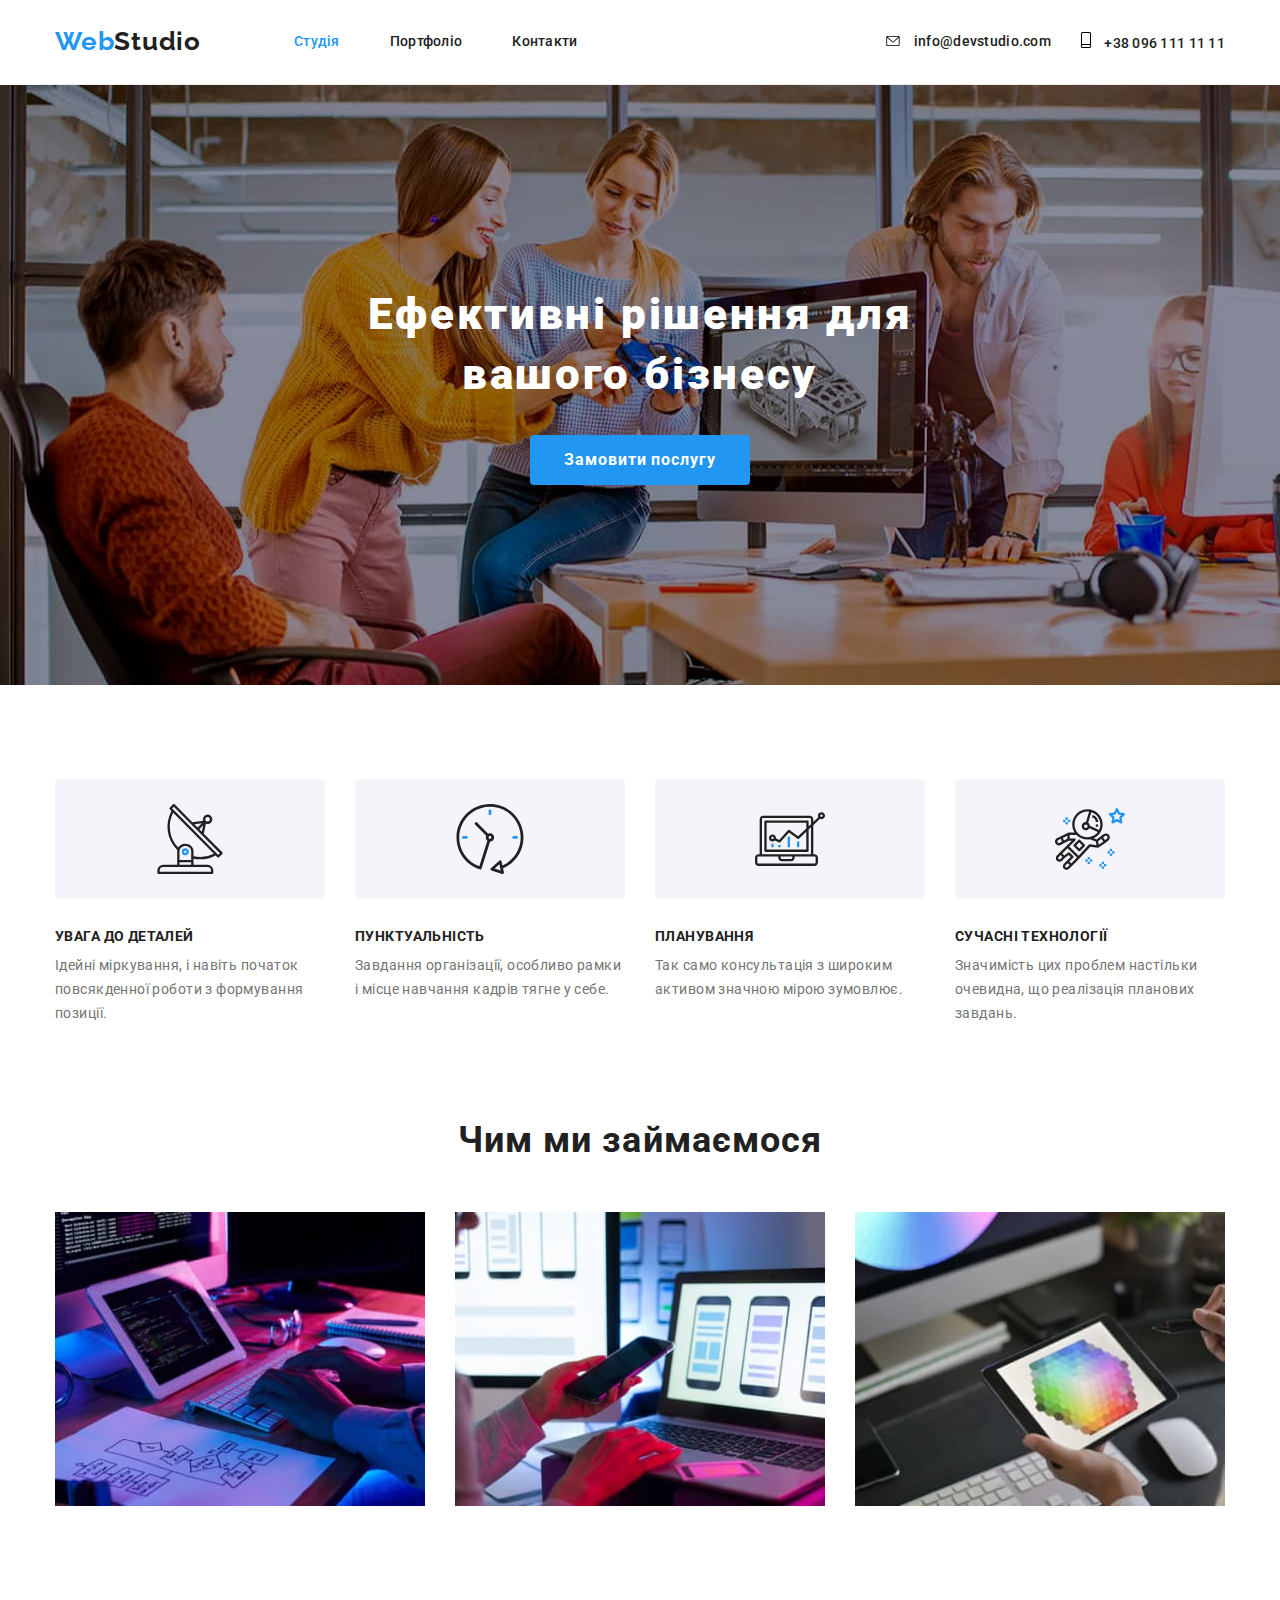
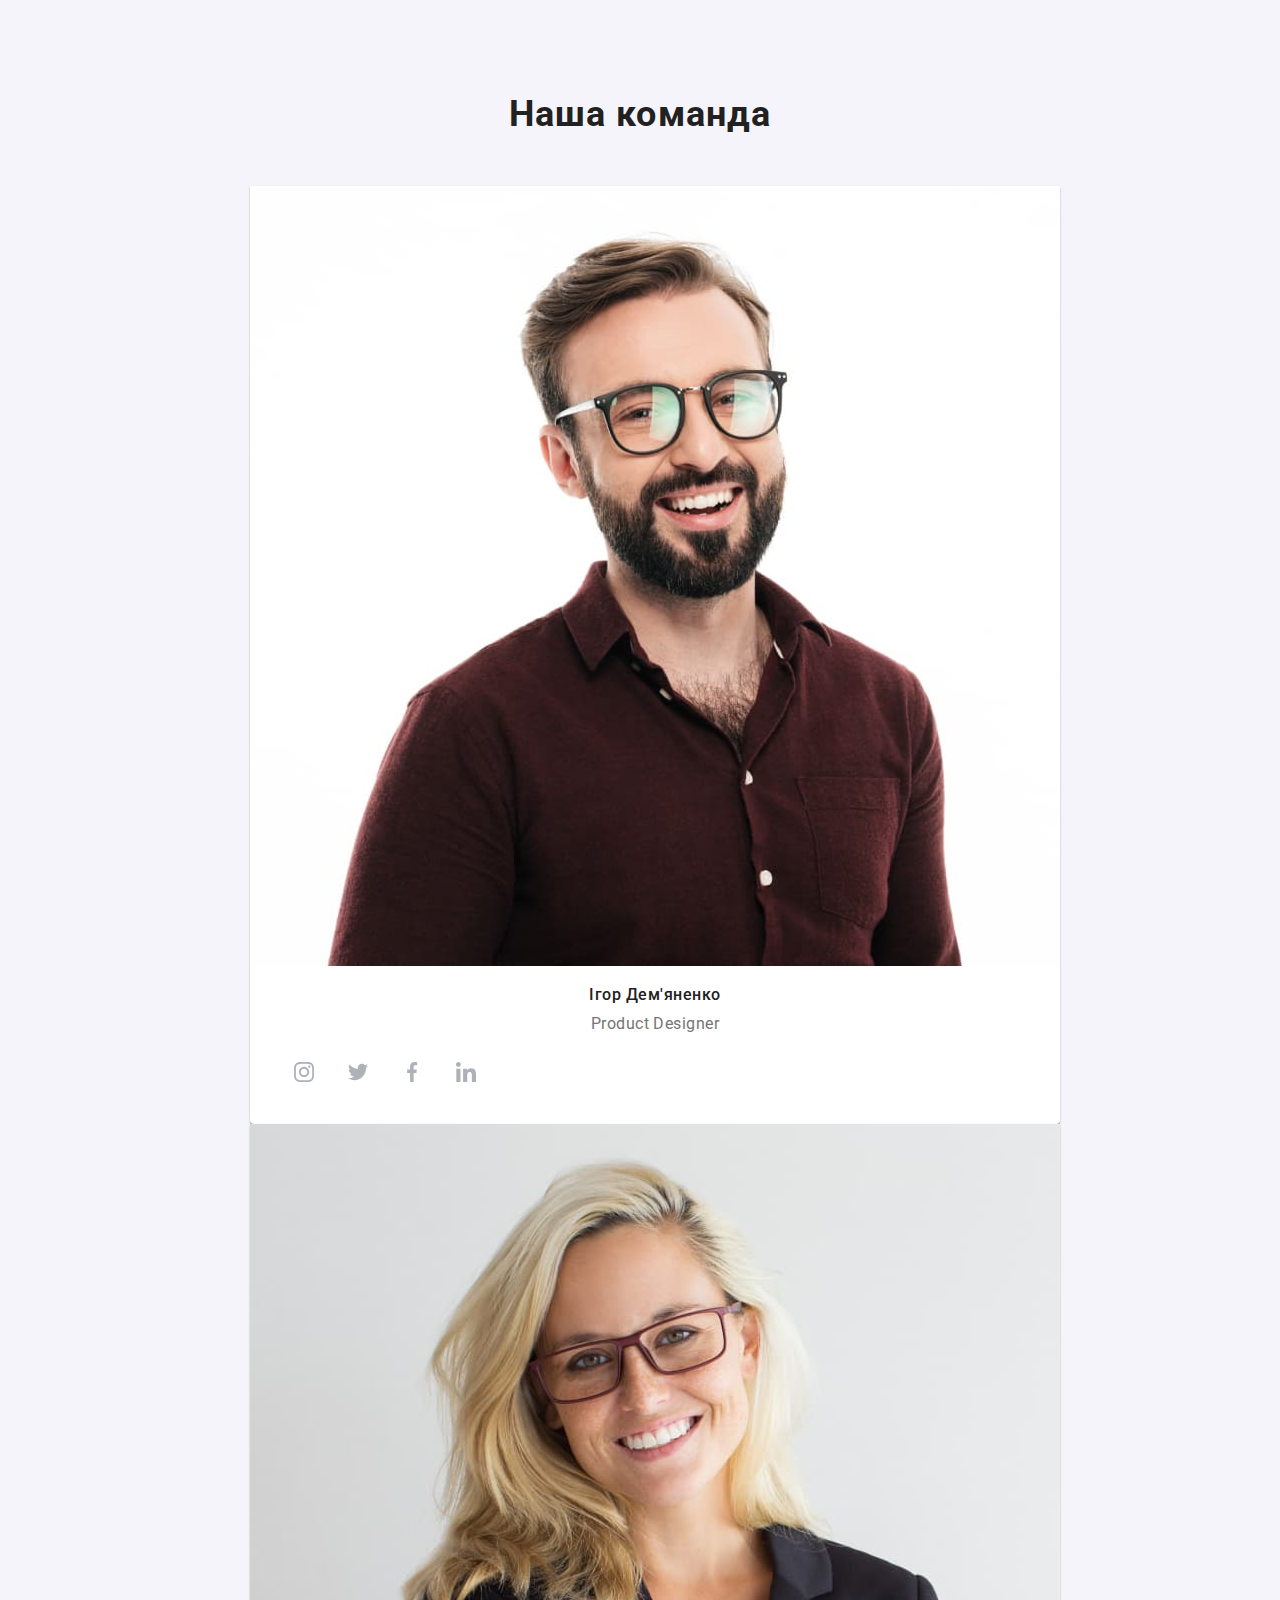
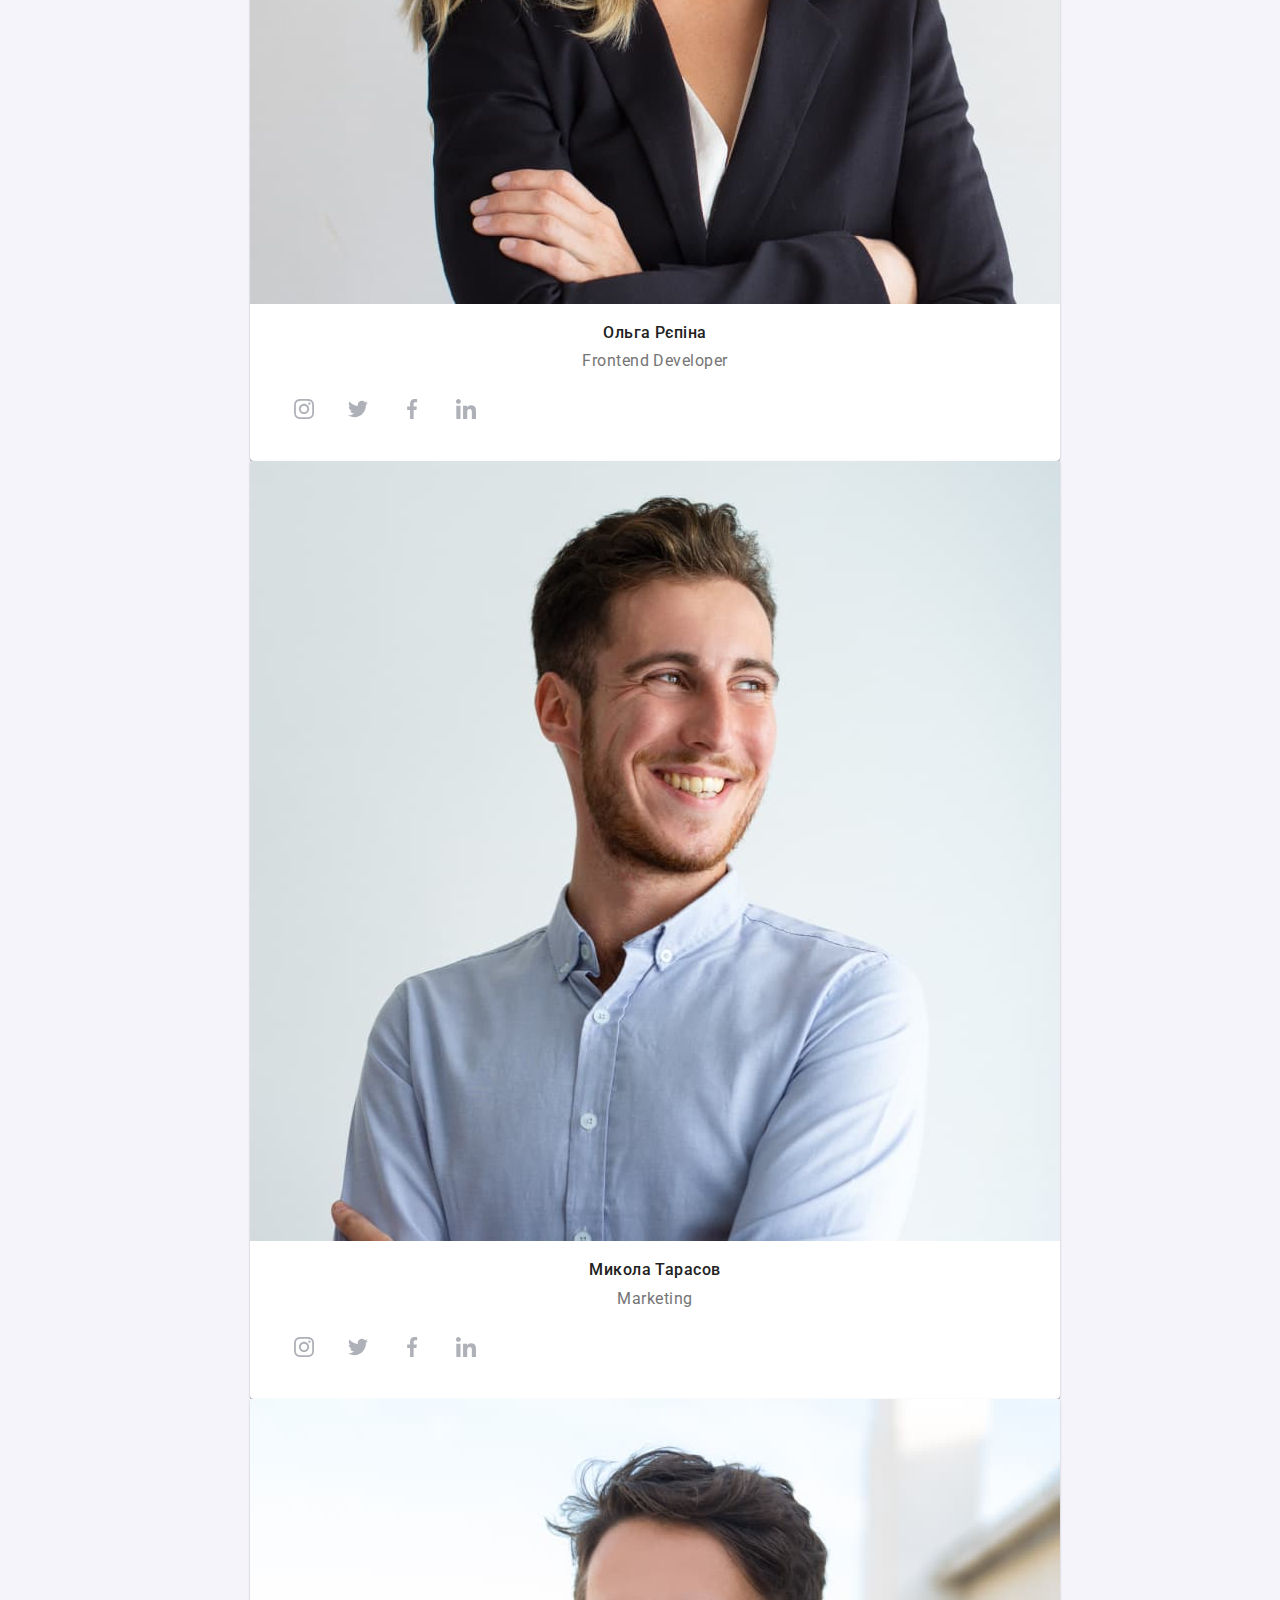
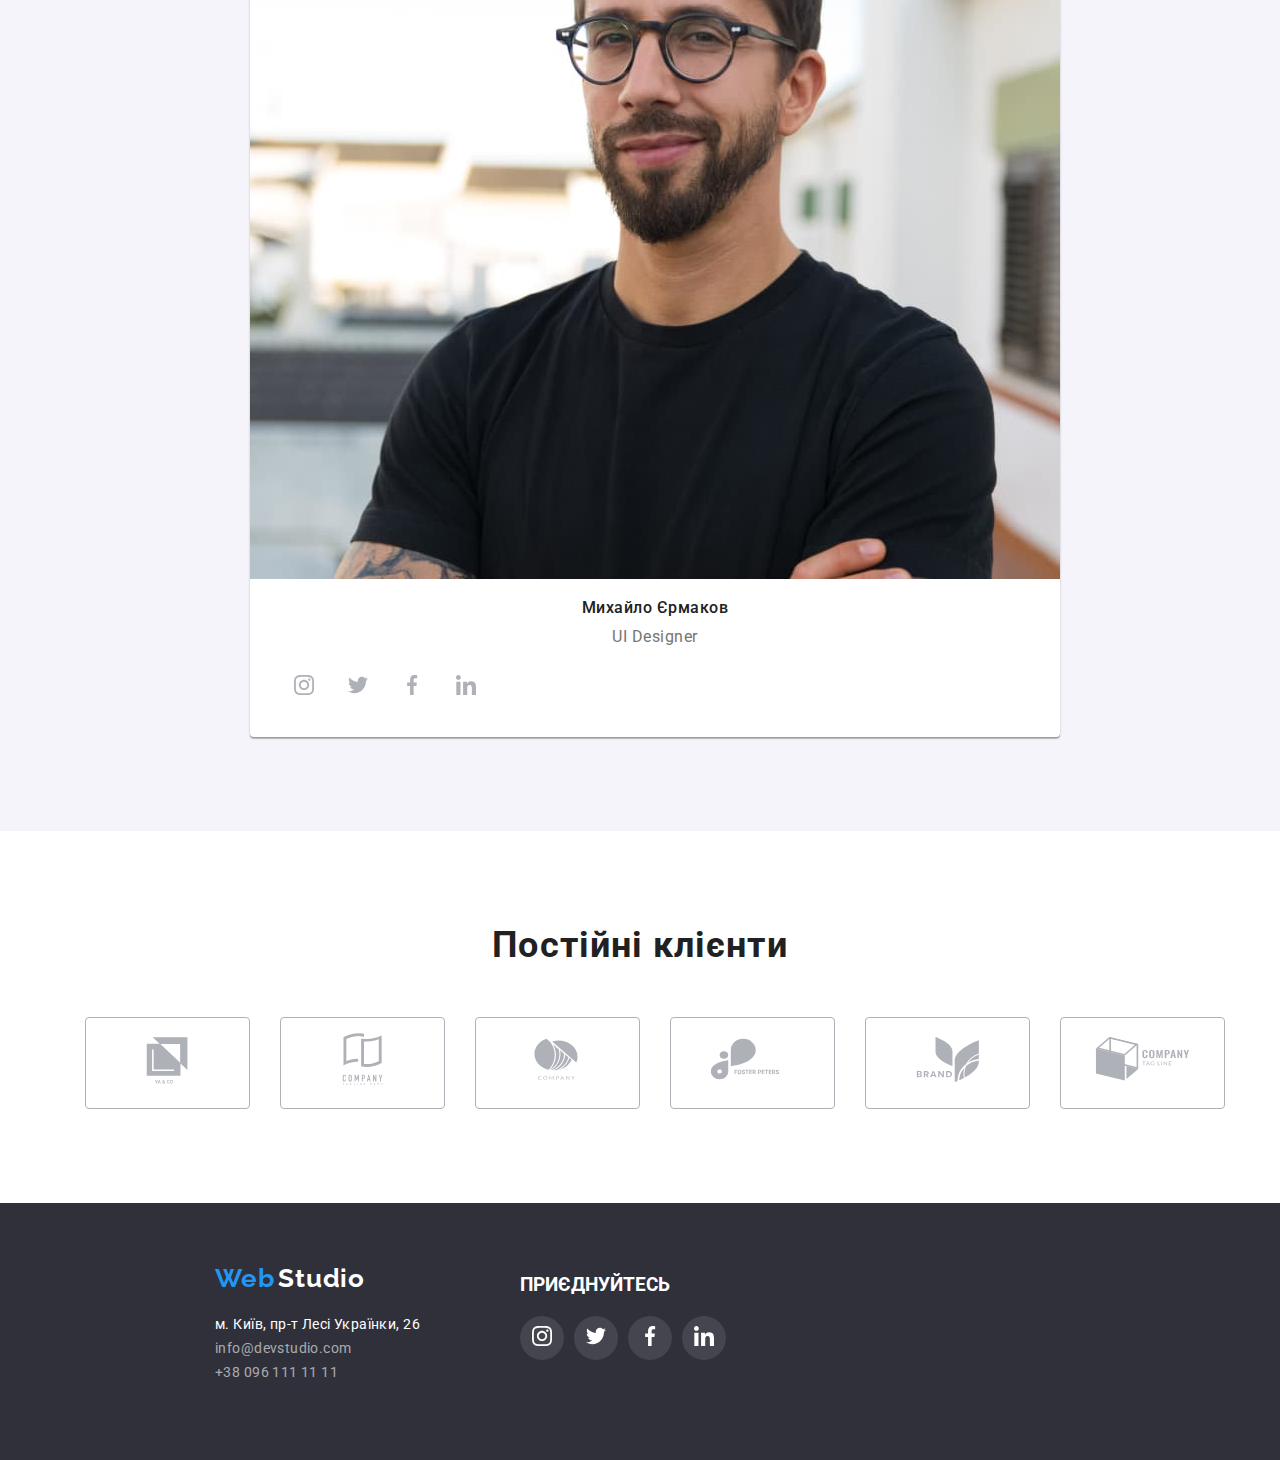
==== commit 0db48208: "fix" ====
--- a/index.html
+++ b/index.html
@@ -28,21 +28,22 @@
       </nav>
       <ul class="auth-nav list">
         <li class="item-auth-nav">
-          <svg class="icon-clients-nav" width="16" height="10">
-            <use href="./images/SVG/icons/symbol-defs.svg#icon-mail">
-            </use>
-          </svg>
-          <a href="mailto:info@devstudio.com" class="link">info@devstudio.com</a>
+
+          <a href="mailto:info@devstudio.com" class="link"><svg class="icon-clients-nav" width="16" height="10">
+              <use href="./images/SVG/icons/symbol-defs.svg#icon-mail">
+              </use>
+            </svg>
+            info@devstudio.com</a>
         </li>
         <li class="item-auth-nav">
 
         </li>
         <li class="item-auth-nav">
-          <svg class="icon-clients-nav" width="10" height="16">
-            <use href="./images/SVG/icons/symbol-defs.svg#icon-tel">
-            </use>
-          </svg>
-          <a class="link" href="tel:+380961111111">+38 096 111 11 11</a>
+
+          <a class="link" href="tel:+380961111111"> <svg class="icon-clients-nav" width="10" height="16">
+              <use href="./images/SVG/icons/symbol-defs.svg#icon-tel">
+              </use>
+            </svg> +38 096 111 11 11</a>
         </li>
       </ul>
     </div>
--- a/css/styles.css
+++ b/css/styles.css
@@ -157,6 +157,8 @@
 .link:focus {
   color: var(--accent-color);
   font-weight: 500;
+}
+.link {
   font-size: 14px;
   line-height: 1.14;
   letter-spacing: 0.02em;
@@ -167,7 +169,7 @@
 }
 
 .icon-clients-nav:hover {
-  fill: #2196f3;
+  fill: currentColor;
 }
 
 .item-auth-nav {
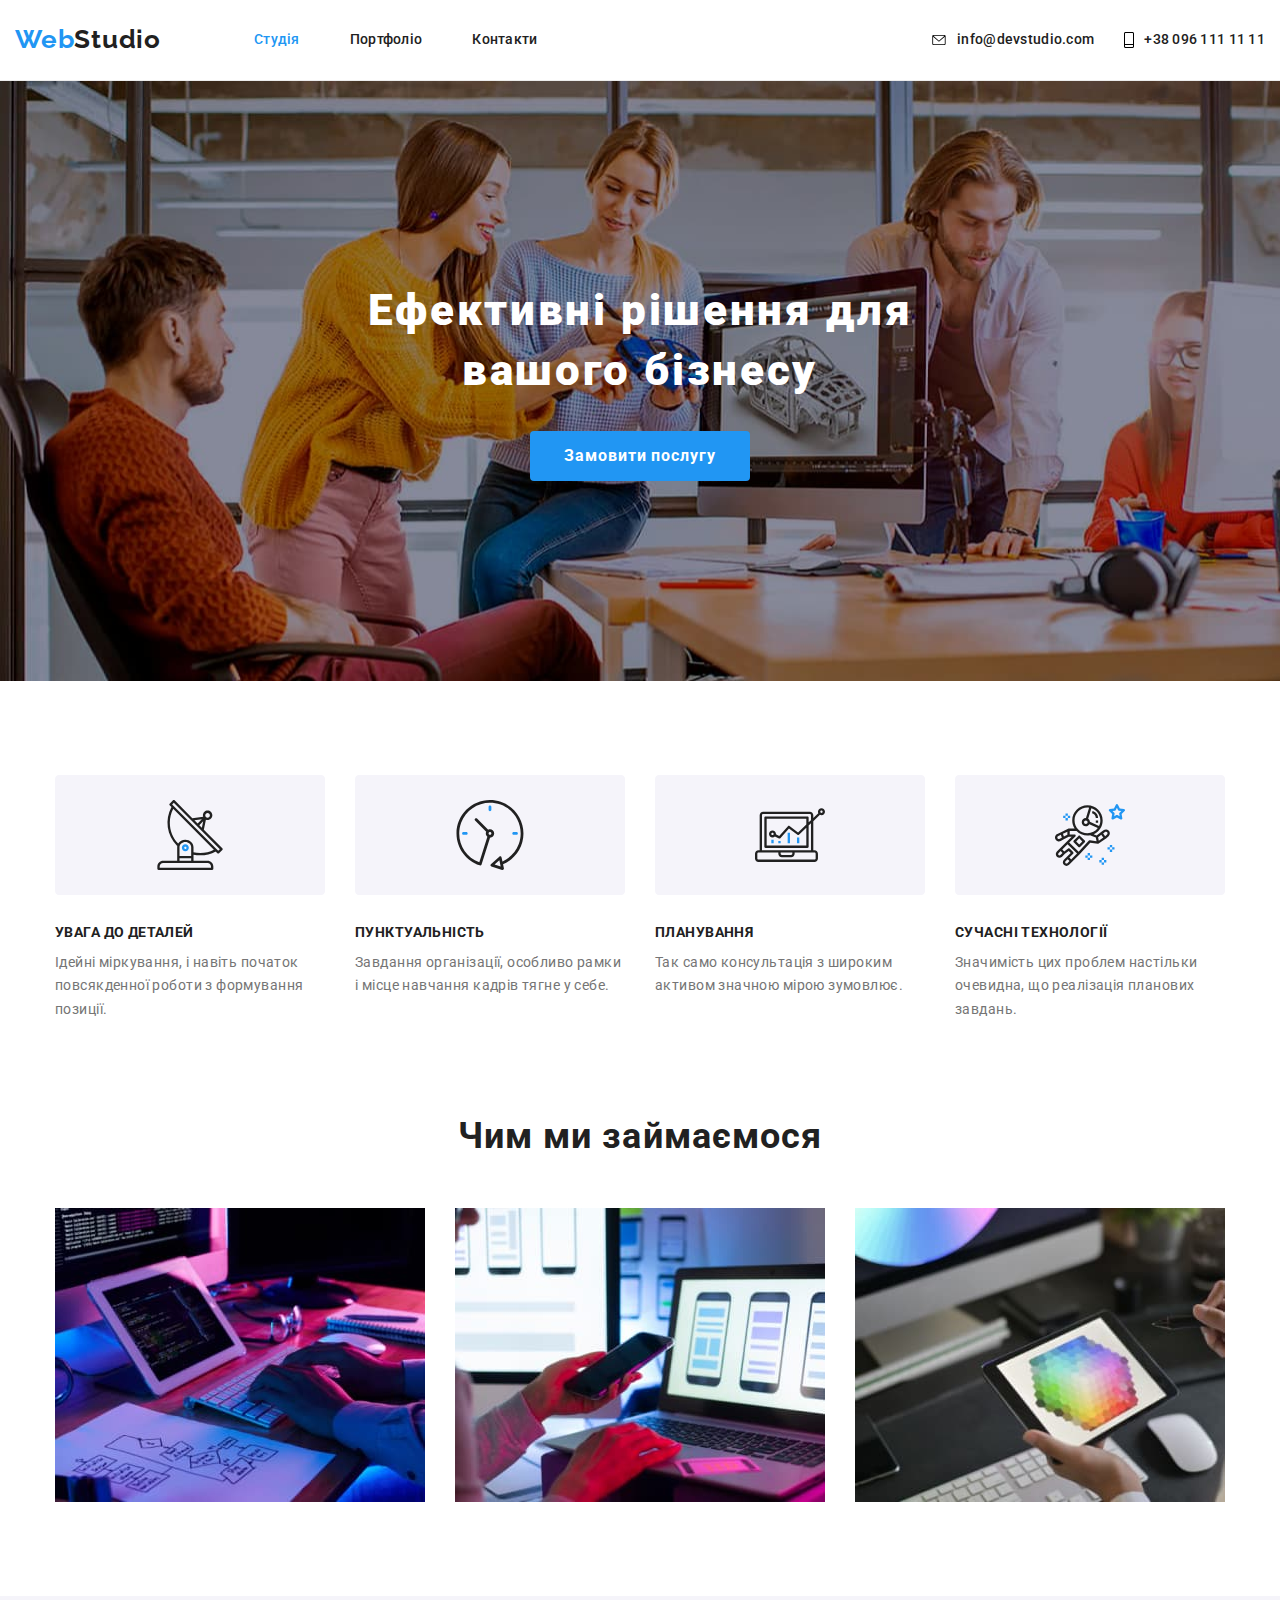
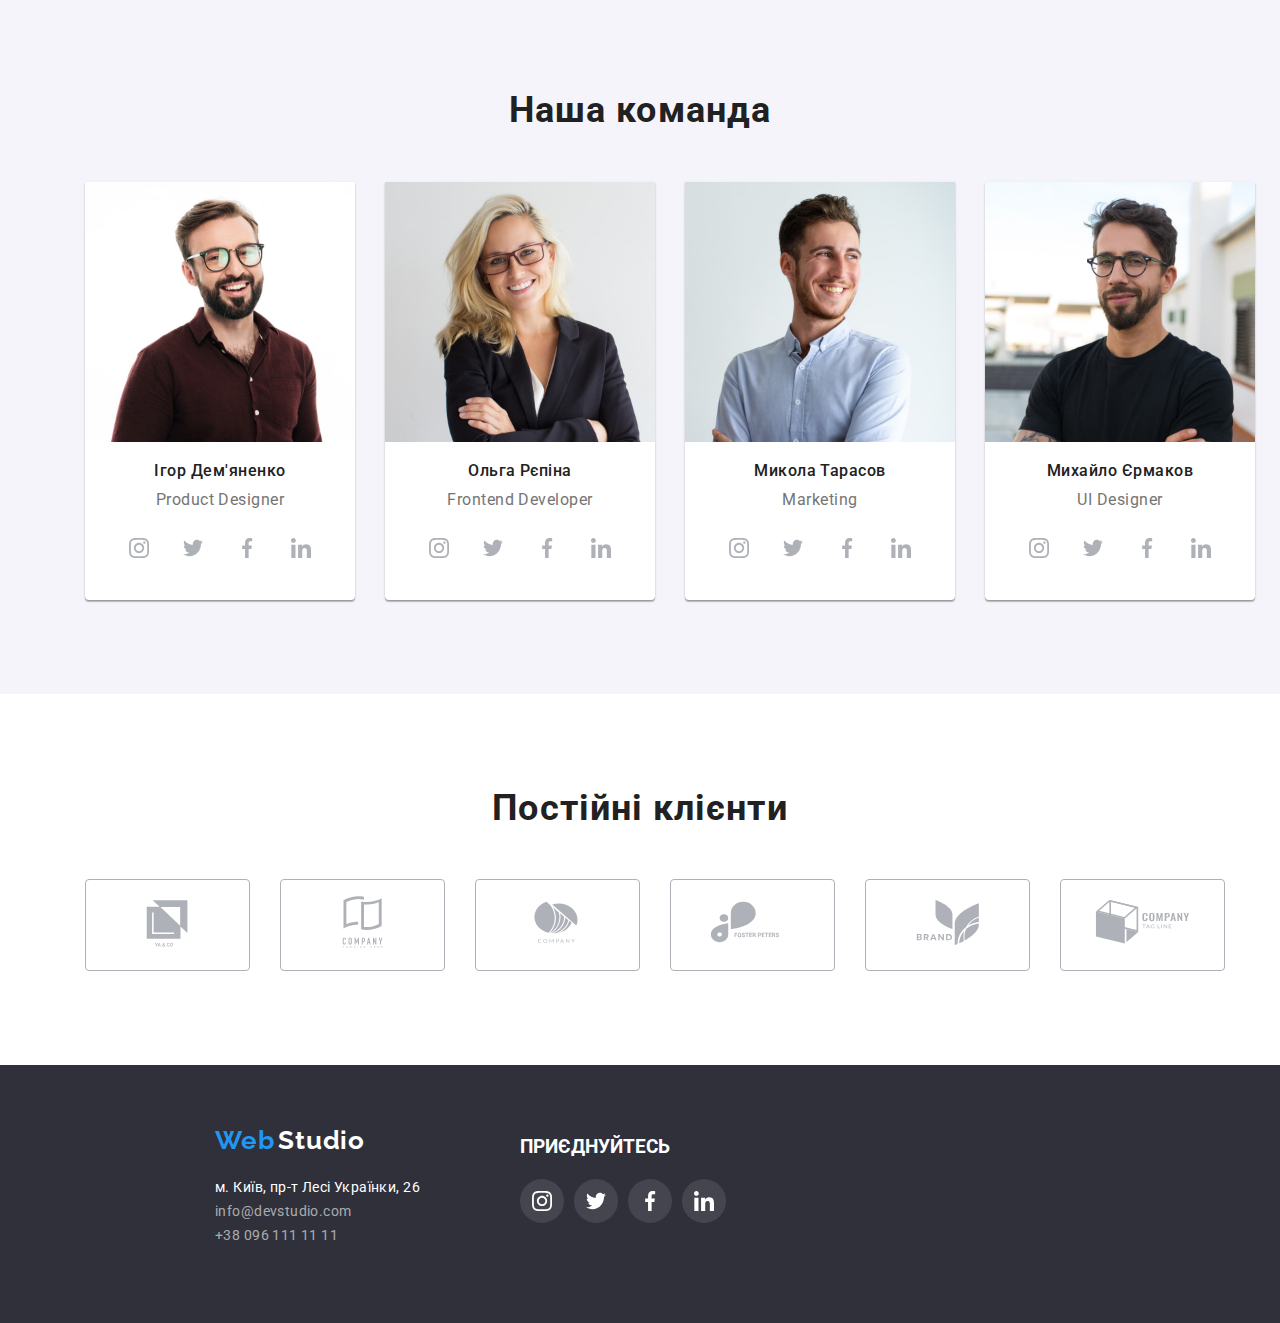
==== commit 357373fd: "після ментора 2" ====
--- a/index.html
+++ b/index.html
@@ -64,24 +64,44 @@
         <h2 class="visually-hidden">Наші переваги</h2>
         <ul class="list-item">
           <li class="itempr item-1">
+            <div class="icon-preferens">
+              <svg width="270" height="120">
+                <use href="./images/SVG/icons/symbol-defs.svg#icon-Group-1"></use>
+              </svg>
+            </div>
             <h3 class="title-preferens">УВАГА ДО ДЕТАЛЕЙ</h3>
             <p class="p-preferens">
               Ідейні міркування, і навіть початок повсякденної роботи з формування позиції.
             </p>
           </li>
           <li class="itempr item-2">
+            <div class="icon-preferens">
+              <svg width="270" height="120">
+                <use href="./images/SVG/icons/symbol-defs.svg#icon-Group-2"></use>
+              </svg>
+            </div>
             <h3 class="title-preferens">ПУНКТУАЛЬНІСТЬ</h3>
             <p class="p-preferens">
               Завдання організації, особливо рамки і місце навчання кадрів тягне у себе.
             </p>
           </li>
           <li class="itempr item-3">
+            <div class="icon-preferens">
+              <svg width="270" height="120">
+                <use href="./images/SVG/icons/symbol-defs.svg#icon-Group-3"></use>
+              </svg>
+            </div>
             <h3 class="title-preferens">ПЛАНУВАННЯ</h3>
             <p class="p-preferens">
               Так само консультація з широким активом значною мірою зумовлює.
             </p>
           </li>
           <li class="itempr item-4">
+            <div class="icon-preferens">
+              <svg width="270" height="120">
+                <use href="./images/SVG/icons/symbol-defs.svg#icon-Group-4"></use>
+              </svg>
+            </div>
             <h3 class="title-preferens">СУЧАСНІ ТЕХНОЛОГІЇ</h3>
             <p class="p-preferens">
               Значимість цих проблем настільки очевидна, що реалізація планових завдань.
--- a/css/styles.css
+++ b/css/styles.css
@@ -11,7 +11,7 @@
 
 img {
   display: block;
-  width: 100%;
+  max-width: 100%;
   height: auto;
 }
 
@@ -99,7 +99,7 @@
 .header {
   display: flex;
   align-items: center;
-  width: 1600px;
+  max-width: 1600px;
   border-bottom: 1px solid #ececec;
 }
 
@@ -142,7 +142,8 @@
 }
 
 .auth-nav .link {
-  display: block;
+  display: flex;
+  align-items: center;
   padding-top: 32px;
   padding-bottom: 32px;
   color: var(--primary-text-color);
@@ -157,6 +158,7 @@
 .link:focus {
   color: var(--accent-color);
   font-weight: 500;
+  fill: var(--accent-color);
 }
 .link {
   font-size: 14px;
@@ -166,10 +168,6 @@
 
 .icon-clients-nav {
   margin-right: 10px;
-}
-
-.icon-clients-nav:hover {
-  fill: currentColor;
 }
 
 .item-auth-nav {
@@ -300,48 +298,11 @@
   letter-spacing: 0.03em;
 }
 
-.item-1::before {
-  display: block;
-  content: '';
-  width: 270px;
-  height: 120px;
-  background: var(--color-btn-bg);
-  border-radius: 4px;
+.icon-preferens {
+  display: flex;
+  align-items: center;
+  justify-content: center;
   margin-bottom: 30px;
-  background-image: url(../images/SVG/Group\ 1.svg);
-}
-
-.item-2::before {
-  display: block;
-  content: '';
-  width: 270px;
-  height: 120px;
-  background: var(--color-btn-bg);
-  border-radius: 4px;
-  margin-bottom: 30px;
-  background-image: url(../images/SVG/Group\ 2.svg);
-}
-
-.item-3::before {
-  display: block;
-  content: '';
-  width: 270px;
-  height: 120px;
-  background: var(--color-btn-bg);
-  border-radius: 4px;
-  margin-bottom: 30px;
-  background-image: url(../images/SVG/Group\ 3.svg);
-}
-
-.item-4::before {
-  display: block;
-  content: '';
-  width: 270px;
-  height: 120px;
-  background: var(--color-btn-bg);
-  border-radius: 4px;
-  margin-bottom: 30px;
-  background-image: url(../images/SVG/Group\ 4.svg);
 }
 
 .p-preferens {
@@ -388,7 +349,7 @@
 
 .list-team {
   display: flex;
-  flex-wrap: wrap;
+  flex-wrap: nowrap;
   justify-content: center;
 }
 
@@ -503,16 +464,16 @@
 }
 
 .footer-link {
+  background: rgba(255, 255, 255, 0.1);
+  border-radius: 50%;
+}
+
+.link-action-footer {
+  display: flex;
+  align-items: center;
+  justify-content: center;
   width: 44px;
   height: 44px;
-  background: rgba(255, 255, 255, 0.1);
-  border-radius: 50%;
-  display: flex;
-  align-items: center;
-  justify-content: center;
-}
-
-.link-action-footer {
   fill: var(--pimary-white-color);
 }
 
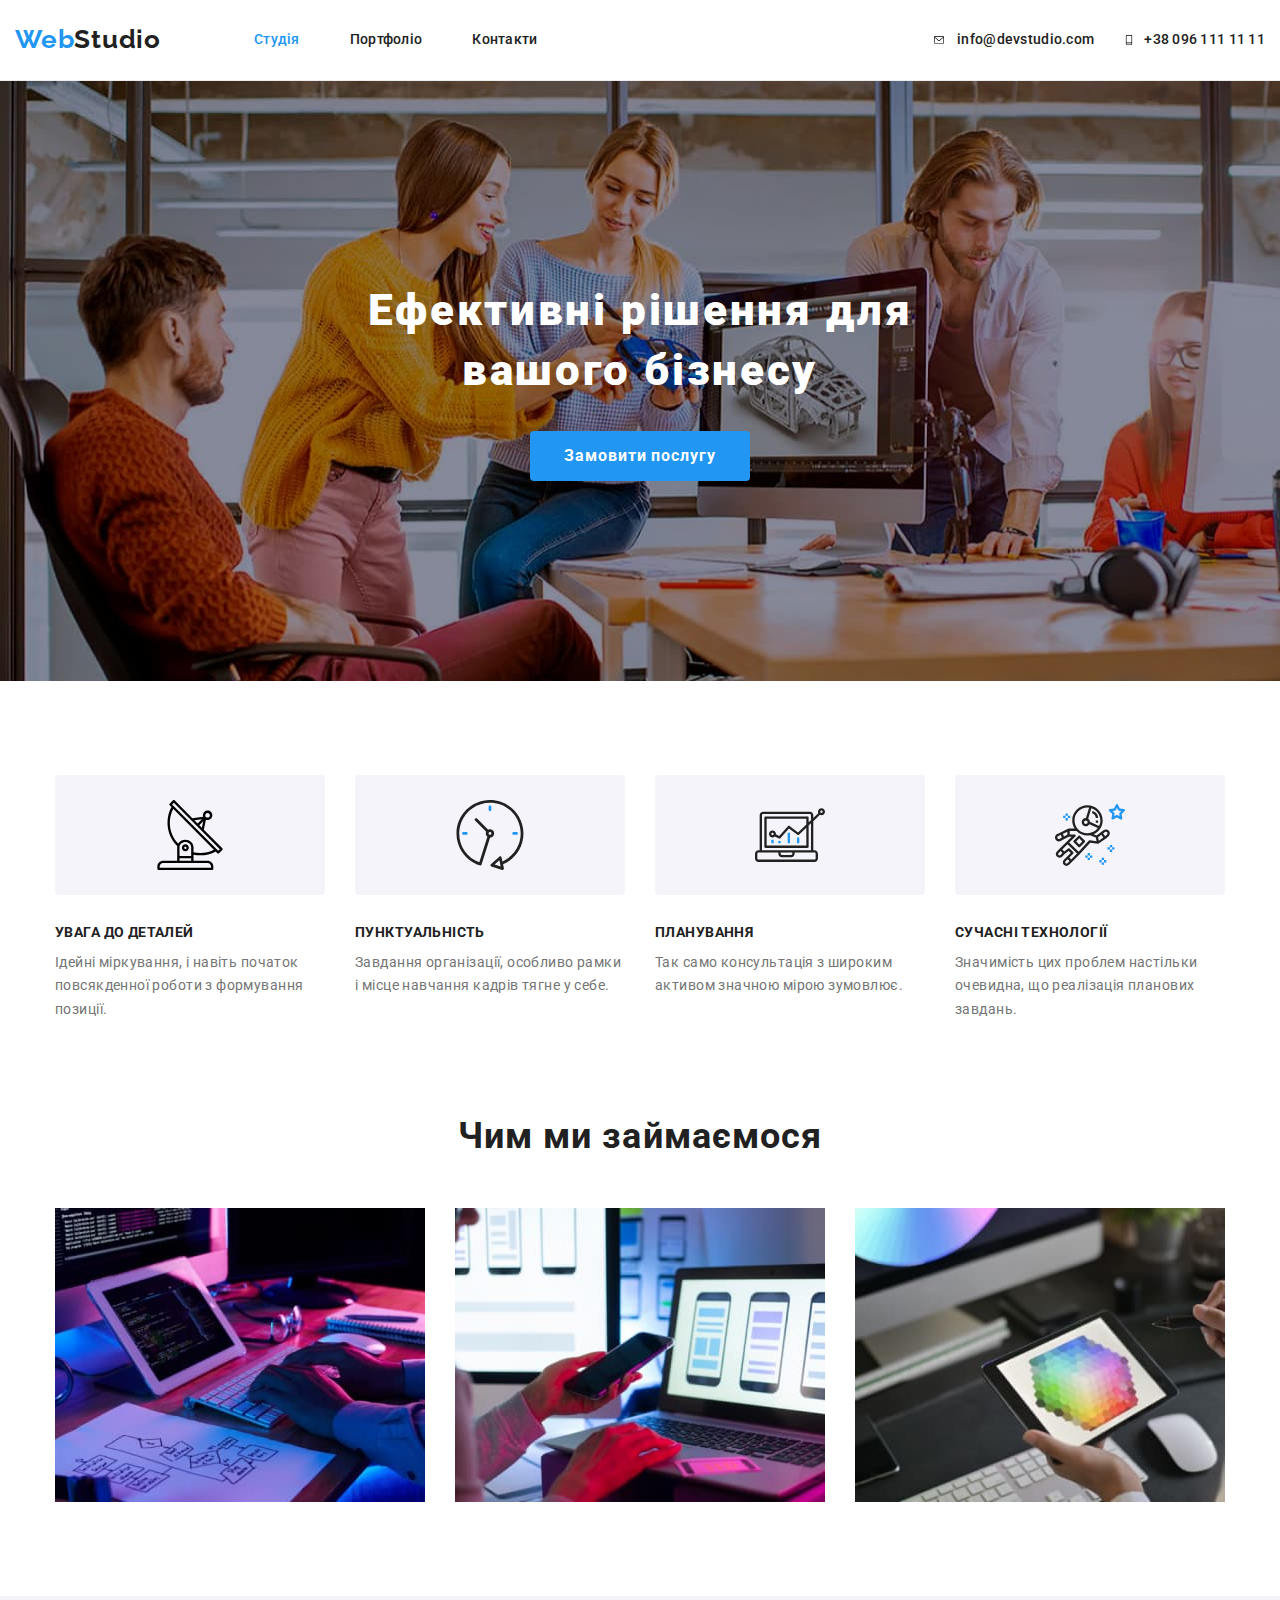
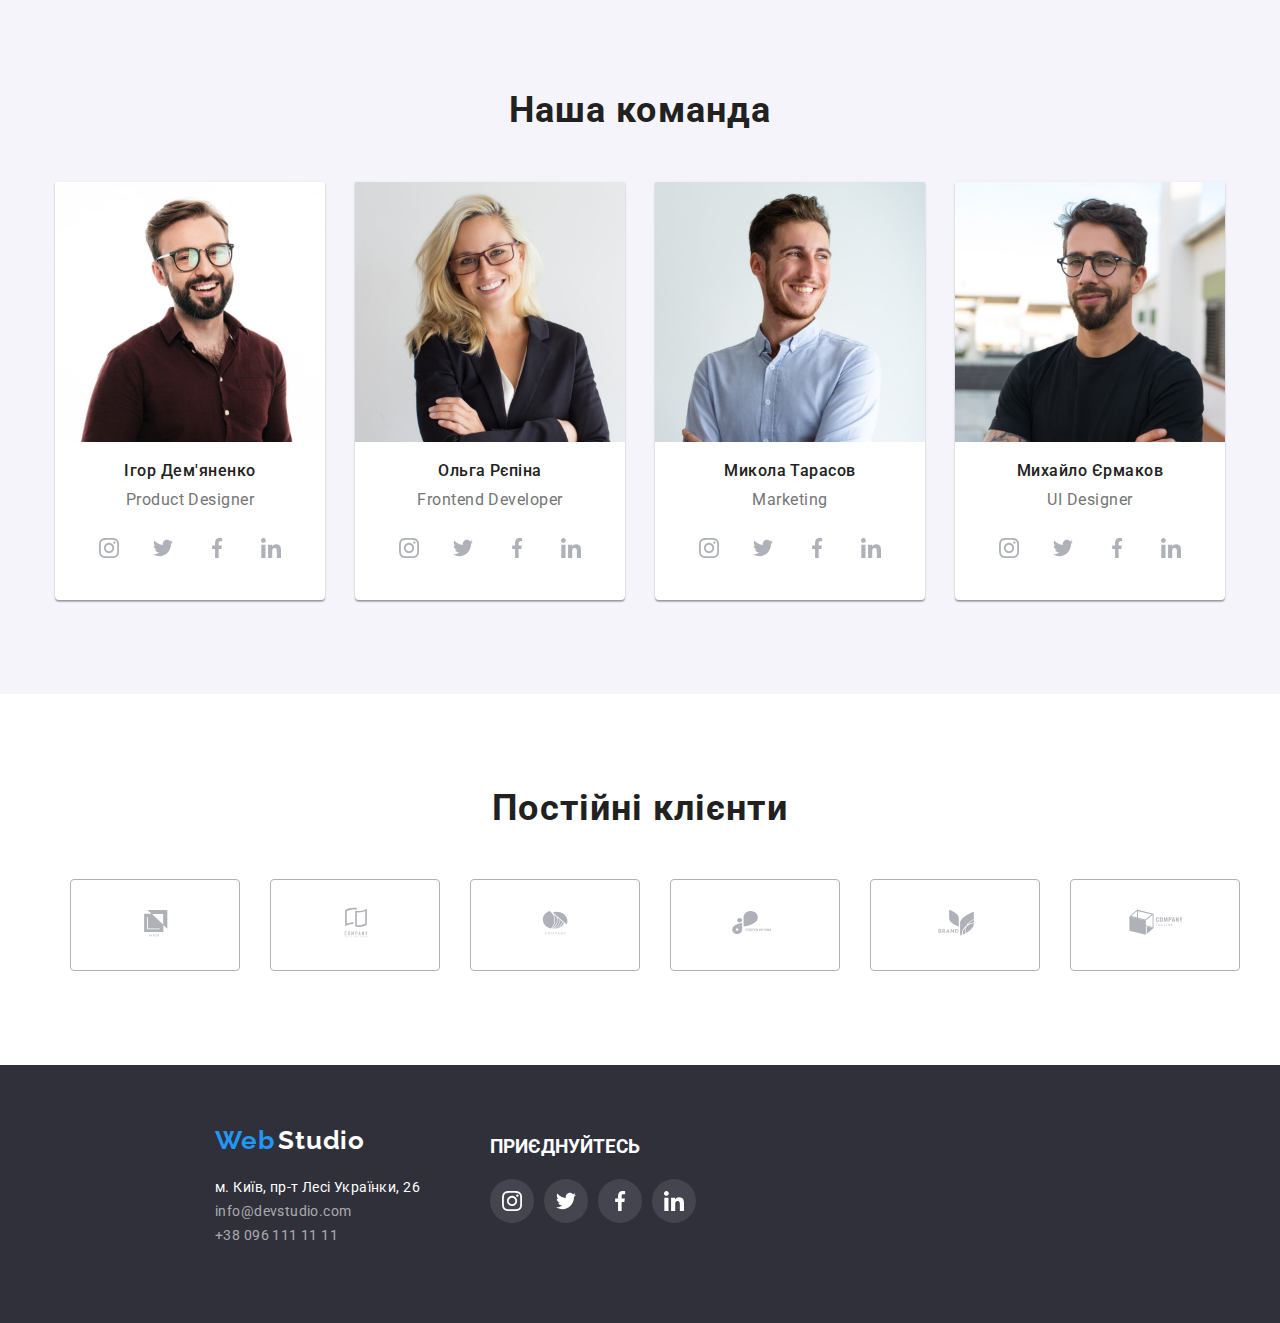
==== commit 6ec560f9: "зміни після ментора 3 (це піпец)" ====
--- a/index.html
+++ b/index.html
@@ -65,7 +65,7 @@
         <ul class="list-item">
           <li class="itempr item-1">
             <div class="icon-preferens">
-              <svg width="270" height="120">
+              <svg class="preferens-svg" width="70" height="70">
                 <use href="./images/SVG/icons/symbol-defs.svg#icon-Group-1"></use>
               </svg>
             </div>
@@ -76,7 +76,7 @@
           </li>
           <li class="itempr item-2">
             <div class="icon-preferens">
-              <svg width="270" height="120">
+              <svg class="preferens-svg" width="70" height="70">
                 <use href="./images/SVG/icons/symbol-defs.svg#icon-Group-2"></use>
               </svg>
             </div>
@@ -87,7 +87,7 @@
           </li>
           <li class="itempr item-3">
             <div class="icon-preferens">
-              <svg width="270" height="120">
+              <svg class="preferens-svg" width="70" height="70">
                 <use href="./images/SVG/icons/symbol-defs.svg#icon-Group-3"></use>
               </svg>
             </div>
@@ -98,7 +98,7 @@
           </li>
           <li class="itempr item-4">
             <div class="icon-preferens">
-              <svg width="270" height="120">
+              <svg class="preferens-svg" width="70" height="70">
                 <use href="./images/SVG/icons/symbol-defs.svg#icon-Group-4"></use>
               </svg>
             </div>
@@ -357,60 +357,61 @@
   </main>
 
   <footer class="footer">
-    <div class="container footlogo">
-      <a href="/" class="logo-footer"> <span class="logo-title">Web</span> <span class="footer-logo">Studio</span></a>
-      <address>
-        <ul class="list-footer">
-          <li class="link-footer">
-            <a href="https://goo.gl/maps/RN6VaMhkWxTvhAsJA" target="_blank" rel="noopener noreferrer nofollow">
-              <span class="geo">м. Київ, пр-т Лесі Українки, 26</span> </a>
-          </li>
-          <li class="link-footer"><a href="mailto:info@devstudio.com">info@devstudio.com</a></li>
-          <li class="link-footer"><a href="tel:380961111111">+38 096 111 11 11</a></li>
-        </ul>
-      </address>
-    </div>
-    <div class="container footlist">
-      <h3 class="title-footer">ПРИЄДНУЙТЕСЬ</h3>
-      <ul class="footer-list">
-        <li class="footer-link">
-          <a href="https://www.instagram.com" target="_blank" rel="noreferrer noopener nooferrer"
-            class="link-action-footer">
-            <svg class="social-icon-footer" width="20" height="20">
-              <use href="./images/SVG/icons/symbol-defs.svg#icon-instagram">
-              </use>
-            </svg>
-          </a>
-        </li>
-        <li class="footer-link">
-          <a href="https://www.twitter.com/" target="_blank" rel="noreferrer noopener nooferrer"
-            class="link-action-footer">
-            <svg class="social-icon-footer" width="20" height="20">
-              <use href="./images/SVG/icons/symbol-defs.svg#icon-twitter">
-              </use>
-            </svg>
-          </a>
-        </li>
-        <li class="footer-link">
-          <a href="https://www.facebook.com/" target="_blank" rel="noreferrer noopener nooferrer"
-            class="link-action-footer">
-            <svg class="social-icon-footer" width="20" height="20">
-              <use href="./images/SVG/icons/symbol-defs.svg#icon-facebook">
-              </use>
-            </svg>
-          </a>
-        </li>
-        <li class="footer-link">
-          <a href="https://www.linkedin.com/" target="_blank" rel="noreferrer noopener nooferrer"
-            class="link-action-footer">
-            <svg class="social-icon-footer" width="20" height="20">
-              <use href="./images/SVG/icons/symbol-defs.svg#icon-linkedin">
-              </use>
-            </svg>
-          </a>
-        </li>
-      </ul>
-    </div>
+    <div class="container footblock">
+      <div class="footer-adress">
+        <a href="/" class="logo-footer"> <span class="logo-title">Web</span> <span class="footer-logo">Studio</span></a>
+        <address>
+          <ul class="list-footer">
+            <li class="link-footer">
+              <a href="https://goo.gl/maps/RN6VaMhkWxTvhAsJA" target="_blank" rel="noopener noreferrer nofollow">
+                <span class="geo">м. Київ, пр-т Лесі Українки, 26</span> </a>
+            </li>
+            <li class="link-footer"><a href="mailto:info@devstudio.com">info@devstudio.com</a></li>
+            <li class="link-footer"><a href="tel:380961111111">+38 096 111 11 11</a></li>
+          </ul>
+        </address>
+      </div>
+      <div class="footlist">
+        <h3 class="title-footer">ПРИЄДНУЙТЕСЬ</h3>
+        <ul class="footer-list">
+          <li class="footer-link">
+            <a href="https://www.instagram.com" target="_blank" rel="noreferrer noopener nooferrer"
+              class="link-action-footer">
+              <svg class="social-icon-footer" width="20" height="20">
+                <use href="./images/SVG/icons/symbol-defs.svg#icon-instagram">
+                </use>
+              </svg>
+            </a>
+          </li>
+          <li class="footer-link">
+            <a href="https://www.twitter.com/" target="_blank" rel="noreferrer noopener nooferrer"
+              class="link-action-footer">
+              <svg class="social-icon-footer" width="20" height="20">
+                <use href="./images/SVG/icons/symbol-defs.svg#icon-twitter">
+                </use>
+              </svg>
+            </a>
+          </li>
+          <li class="footer-link">
+            <a href="https://www.facebook.com/" target="_blank" rel="noreferrer noopener nooferrer"
+              class="link-action-footer">
+              <svg class="social-icon-footer" width="20" height="20">
+                <use href="./images/SVG/icons/symbol-defs.svg#icon-facebook">
+                </use>
+              </svg>
+            </a>
+          </li>
+          <li class="footer-link">
+            <a href="https://www.linkedin.com/" target="_blank" rel="noreferrer noopener nooferrer"
+              class="link-action-footer">
+              <svg class="social-icon-footer" width="20" height="20">
+                <use href="./images/SVG/icons/symbol-defs.svg#icon-linkedin">
+                </use>
+              </svg>
+            </a>
+          </li>
+        </ul>
+      </div>
 
   </footer>
 
--- a/css/styles.css
+++ b/css/styles.css
@@ -7,6 +7,7 @@
   --primary-background-color: #2f303a;
   --footer-color: rgba(255, 255, 255, 0.6);
   --color-btn-bg: #f5f4fa;
+  --icon-color: #afb1b8;
 }
 
 img {
@@ -252,7 +253,7 @@
   display: flex;
   align-items: center;
   justify-content: center;
-  color: #afb1b8;
+  color: var(--icon-color);
   border-radius: 50%;
 }
 
@@ -269,7 +270,7 @@
 
 .link-action:hover {
   background-color: var(--accent-color);
-  color: white;
+  color: var(--pimary-white-color);
 }
 
 /* section */
@@ -303,6 +304,10 @@
   align-items: center;
   justify-content: center;
   margin-bottom: 30px;
+  padding: 25px 100px;
+
+  background: var(--color-btn-bg);
+  border-radius: 4px;
 }
 
 .p-preferens {
@@ -354,7 +359,6 @@
 }
 
 .link-team {
-  margin-left: 30px;
   background-color: var(--pimary-white-color);
   box-shadow: 0px 1px 3px rgba(0, 0, 0, 0.12), 0px 1px 1px rgba(0, 0, 0, 0.14),
     0px 2px 1px rgba(0, 0, 0, 0.2);
@@ -390,12 +394,18 @@
 
 /* footer */
 .footer {
-  max-width: 1600px;
+  width: 1600px;
   background-color: var(--primary-background-color);
-  padding-top: 60px;
-  padding-bottom: 60px;
   margin-left: auto;
   margin-right: auto;
+}
+
+.footer-list {
+  display: flex;
+}
+
+.footer-adress {
+  margin: 60px 0;
 }
 
 .link-footer .geo {
@@ -432,33 +442,22 @@
 }
 .logo-footer {
   display: block;
-  padding-top: 60px;
   margin-bottom: 20px;
 }
 
-.footer-list {
-  display: flex;
-}
-
-.footer {
-  display: flex;
-  padding: 0;
-}
-
-.footlogo {
-  margin-left: 200px;
-  margin-right: 70px;
-  margin-bottom: 60px;
+.footblock {
+  display: flex;
+  gap: 70px;
 }
 
 .footlist {
-  margin-left: 0;
+  padding-left: 70;
   margin-right: auto;
+  margin-top: 72px;
   margin-bottom: 100px;
 }
 
 .title-footer {
-  padding-top: 72px;
   padding-bottom: 20px;
   color: var(--pimary-white-color);
 }
@@ -478,7 +477,7 @@
 }
 
 .social-icon-footer {
-  fill: #ffffff;
+  fill: var(--pimary-white-color);
 }
 
 .footer-link:not(:first-child) {
@@ -569,12 +568,13 @@
 .item-clients {
   display: flex;
   align-items: center;
-  justify-content: center;
+  justify-content: space-between;
   width: 170px;
   height: 92px;
   margin-left: 30px;
   border: 1px solid #afb1b8;
   border-radius: 4px;
+  padding: 16px 32px;
 }
 
 .link-clients {
@@ -591,11 +591,11 @@
 }
 
 .icon-clients {
-  fill: #afb1b8;
+  fill: var(--icon-color);
 }
 
 .icon-clients:hover {
-  fill: #2196f3;
+  fill: var(--accent-color);
 }
 
 .title-clients {
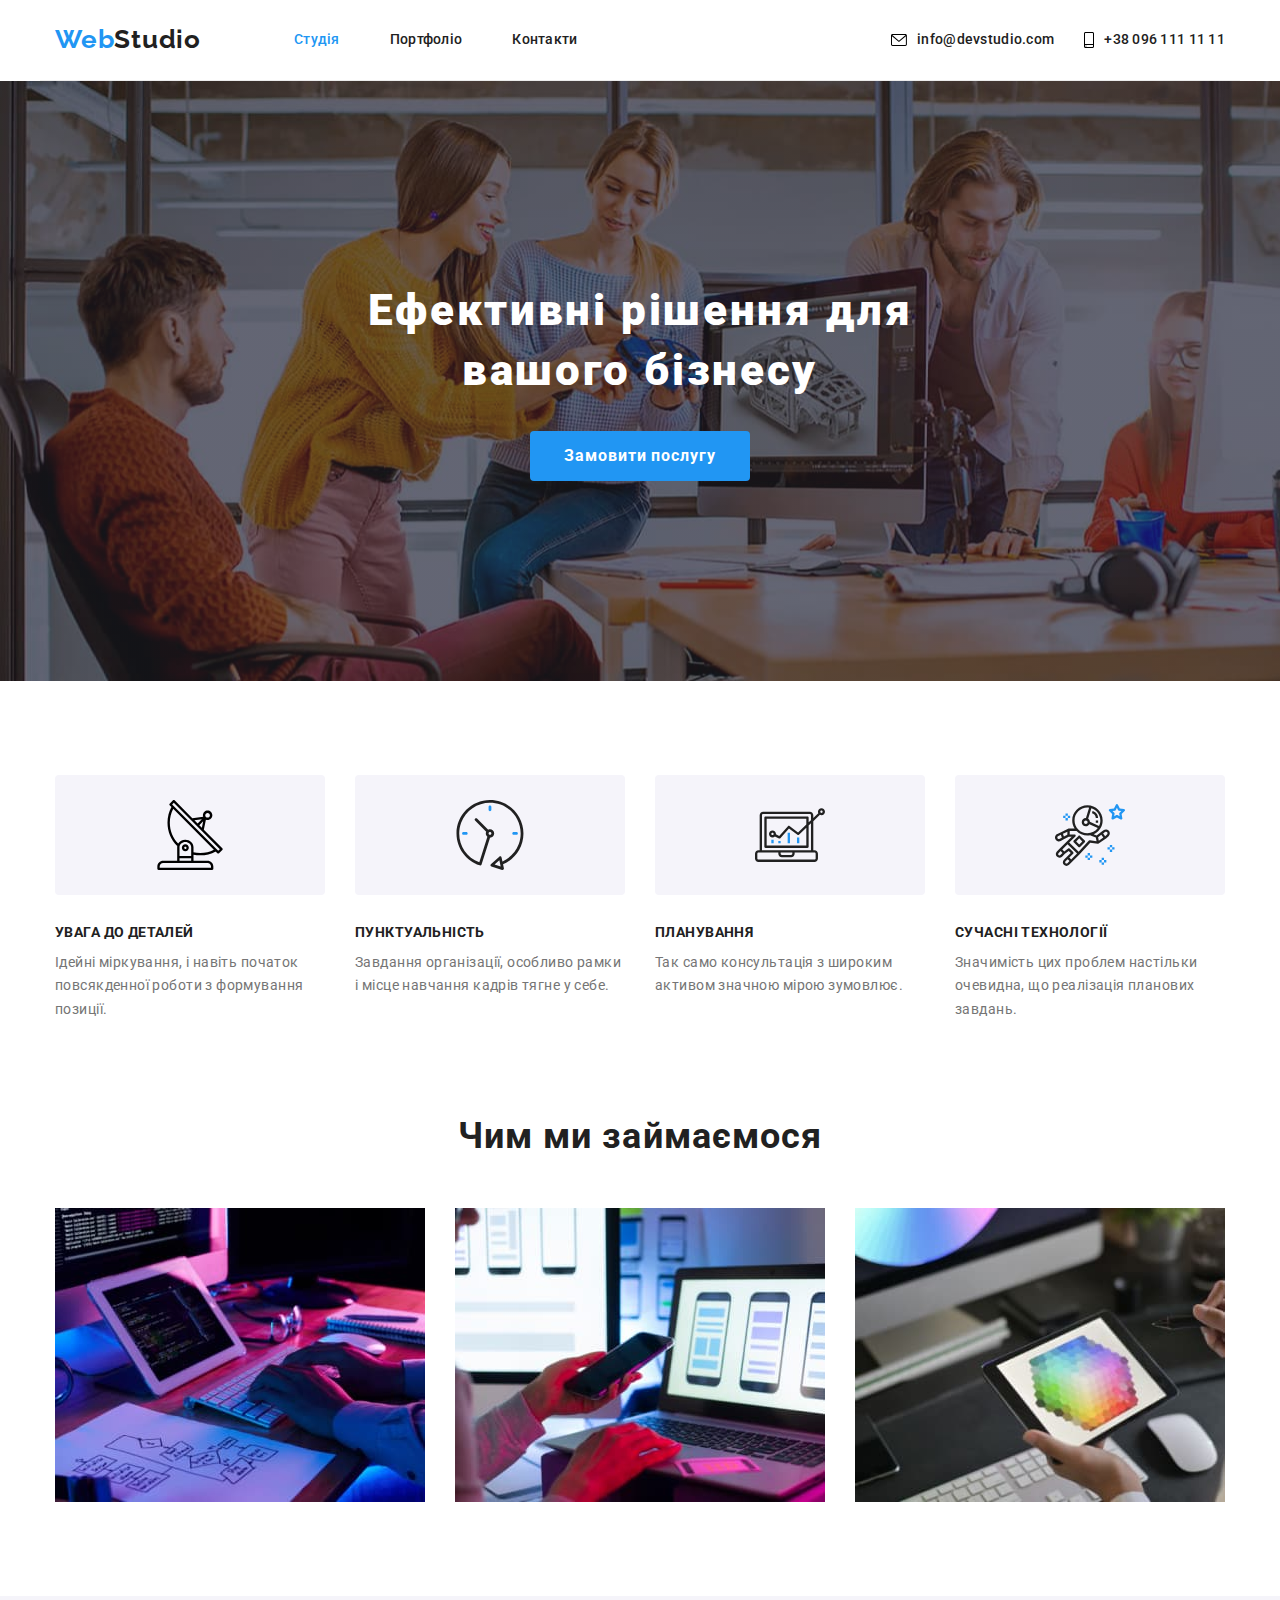
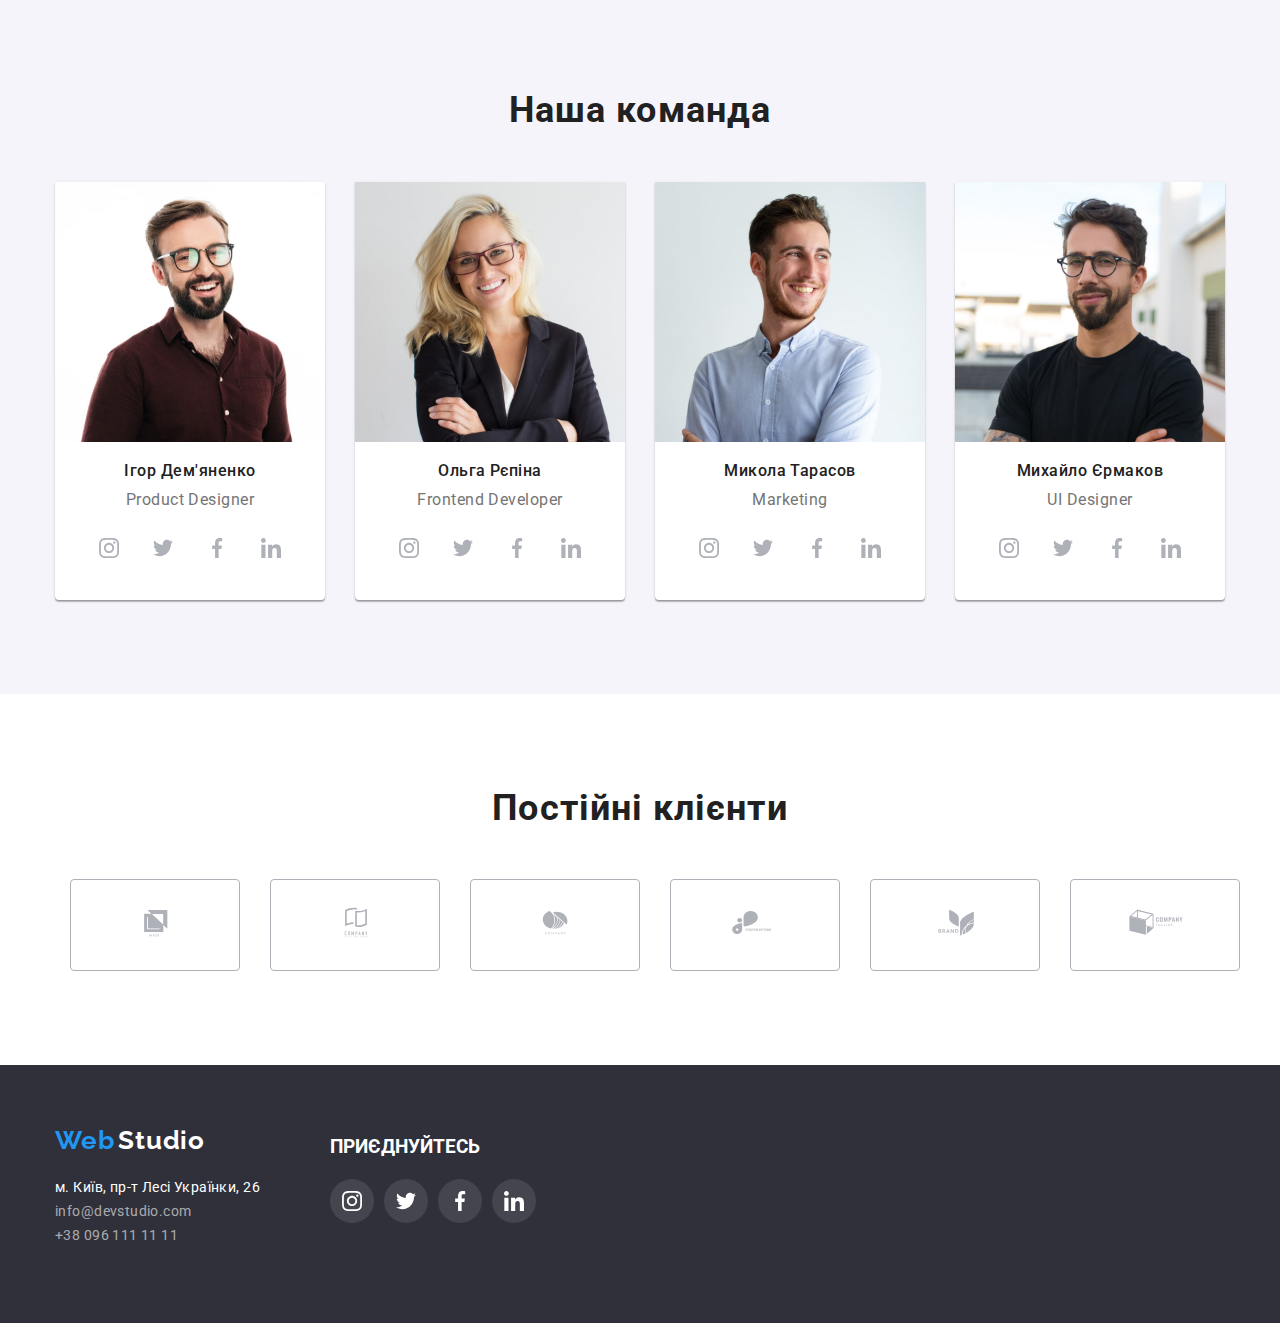
==== commit f43f6417: "правки ментора 3" ====
--- a/index.html
+++ b/index.html
@@ -29,7 +29,7 @@
       <ul class="auth-nav list">
         <li class="item-auth-nav">
 
-          <a href="mailto:info@devstudio.com" class="link"><svg class="icon-clients-nav" width="16" height="10">
+          <a href="mailto:info@devstudio.com" class="link"><svg class="icon-clients-nav" width="16" height="12">
               <use href="./images/SVG/icons/symbol-defs.svg#icon-mail">
               </use>
             </svg>
--- a/css/styles.css
+++ b/css/styles.css
@@ -100,7 +100,6 @@
 .header {
   display: flex;
   align-items: center;
-  max-width: 1600px;
   border-bottom: 1px solid #ececec;
 }
 
@@ -191,7 +190,8 @@
   padding-bottom: 200px;
   margin-left: auto;
   margin-right: auto;
-  background-image: url(../images/hat.jpg);
+  background-image: linear-gradient(to right, rgba(47, 48, 58, 0.4), rgba(47, 48, 58, 0.4)),
+    url(../images/hat.jpg);
 }
 
 .hero {
@@ -232,7 +232,6 @@
 
 .link :hover,
 .link :focus {
-  background-color: var(--accent-color);
   color: var(--pimary-white-color);
 }
 
@@ -394,10 +393,7 @@
 
 /* footer */
 .footer {
-  width: 1600px;
   background-color: var(--primary-background-color);
-  margin-left: auto;
-  margin-right: auto;
 }
 
 .footer-list {
